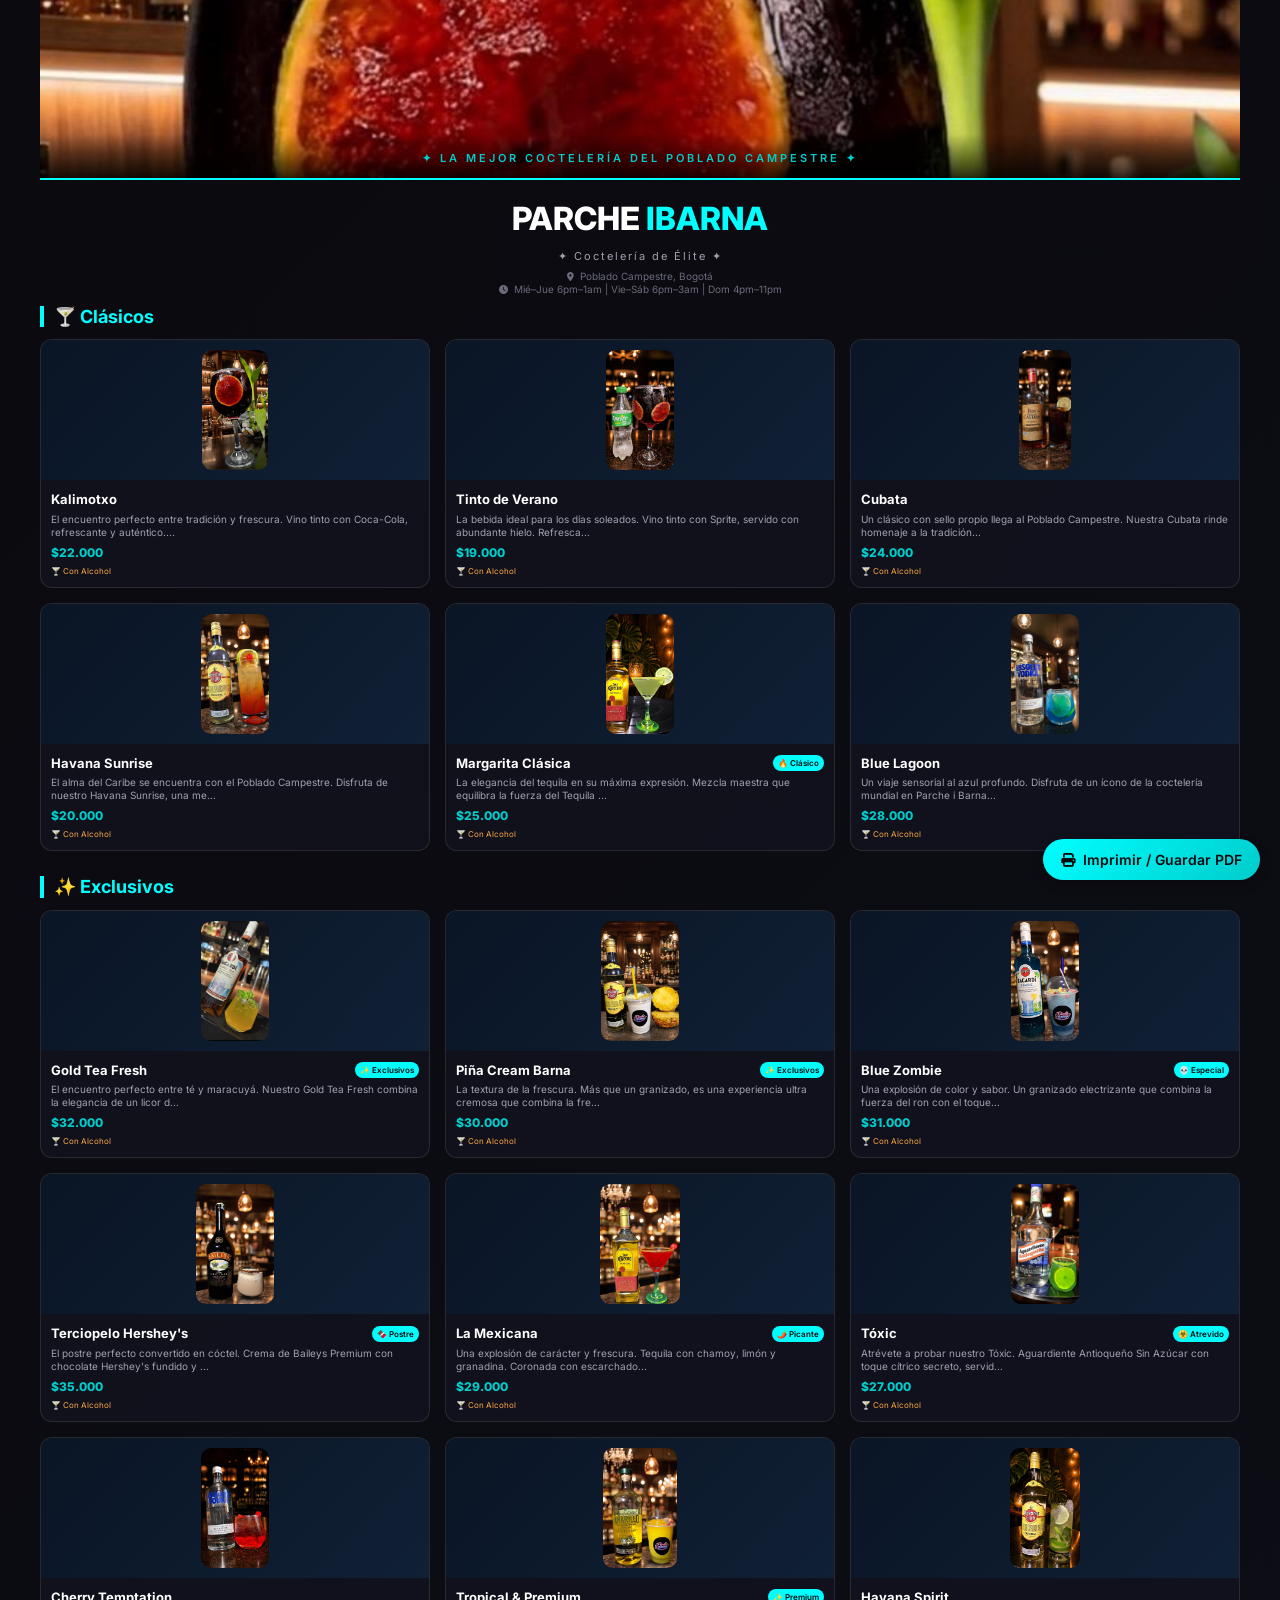
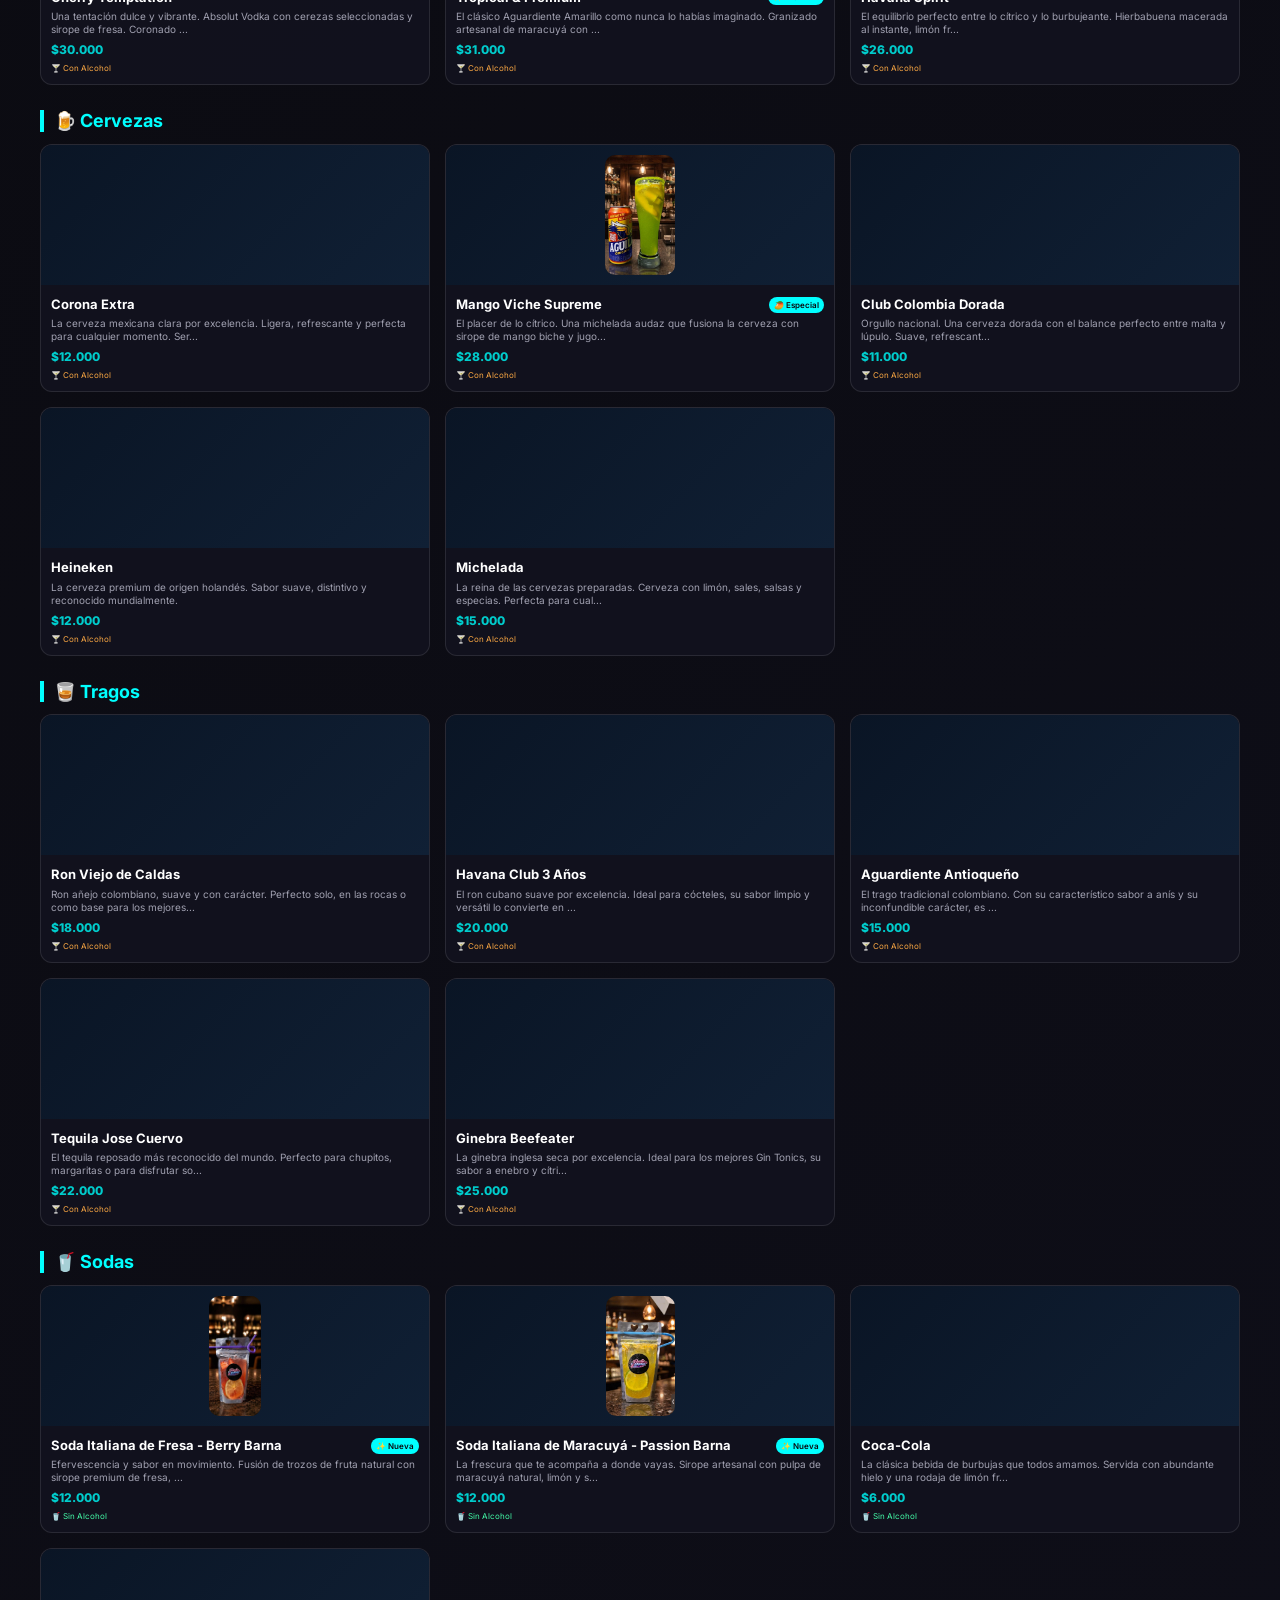
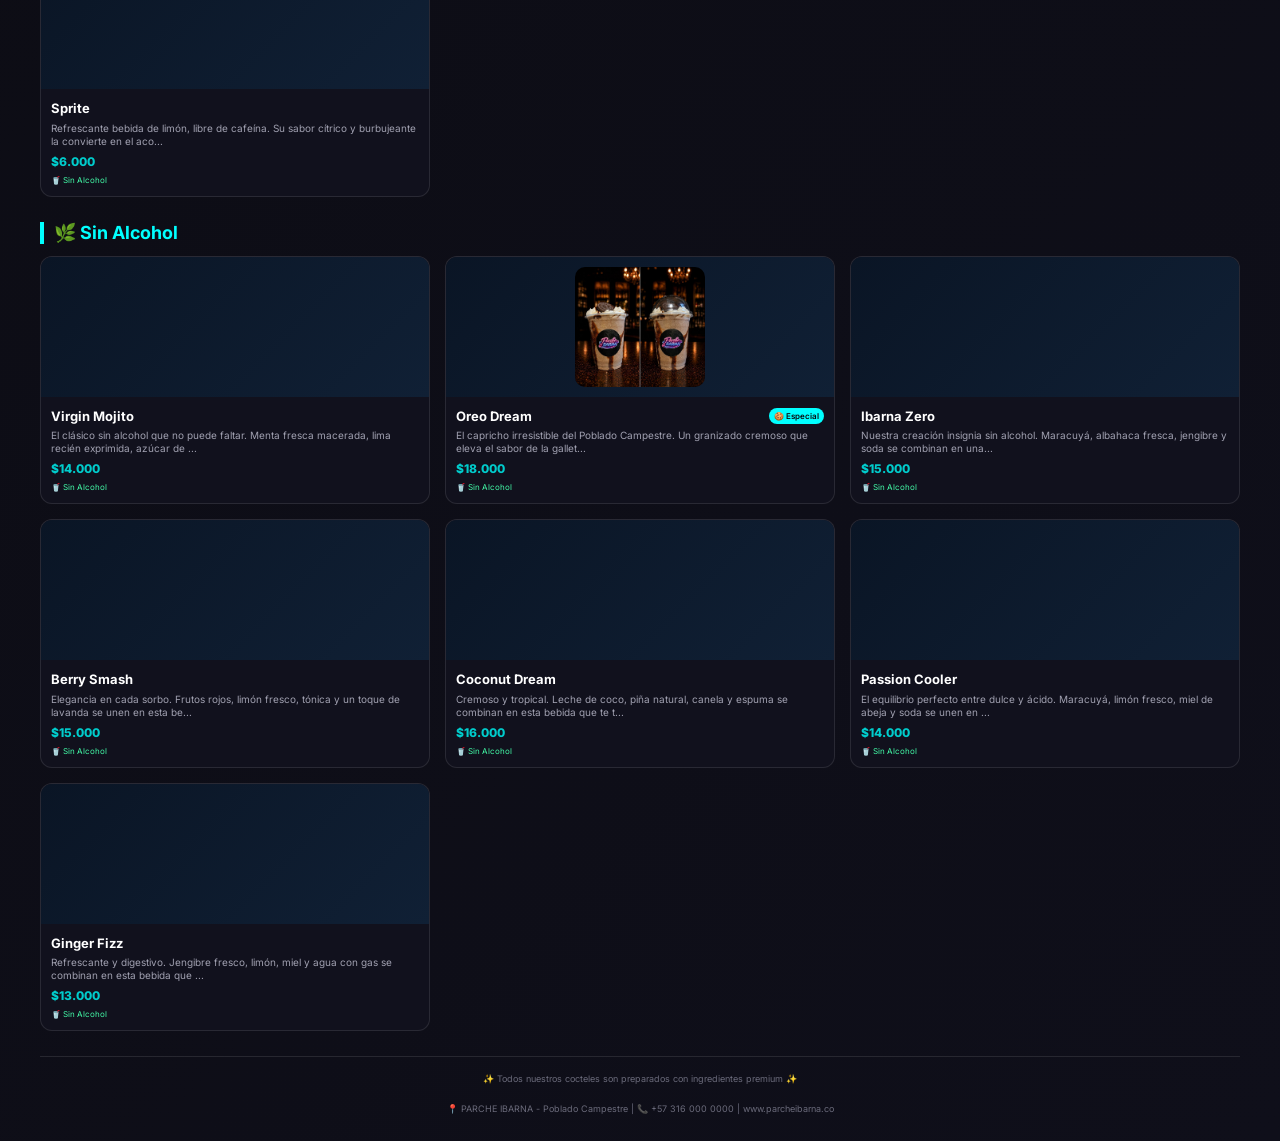
==== carta_fisica.html @ f2177592 "Carta fisica" ====
<!DOCTYPE html>
<html lang="es">
<head>
  <meta charset="UTF-8">
  <meta name="viewport" content="width=device-width, initial-scale=1.0">
  <meta name="description" content="Carta física PARCHE IBARNA - Coctelería de Élite">
  <title>Carta Física | PARCHE IBARNA</title>
  
  <link href="https://cdn.jsdelivr.net/npm/bootstrap@5.3.2/dist/css/bootstrap.min.css" rel="stylesheet">
  <link rel="stylesheet" href="https://cdnjs.cloudflare.com/ajax/libs/font-awesome/6.5.0/css/all.min.css">
  <link href="https://fonts.googleapis.com/css2?family=Inter:wght@300;400;500;600;700;800&family=Plus+Jakarta+Sans:wght@400;500;600;700;800&display=swap" rel="stylesheet">
  
  <!-- Tus estilos existentes -->
  <link rel="stylesheet" href="css/global.css">
  <link rel="stylesheet" href="css/menu.css">
  
  <style>
    /* ============================================
       ESTILOS ESPECÍFICOS PARA CARTA FÍSICA
    ============================================ */
    
    /* Ocultar elementos no deseados */
    .header, 
    .mobile-menu-btn,
    .nav-menu,
    .header-buttons,
    .float-order-btn,
    .whatsapp-float,
    .menu-hero,
    .menu-tabs,
    .quantity-controls-wrapper,
    .btn-add-to-cart,
    .toast-notification,
    footer.footer {
      display: none !important;
    }

    /* Resetear márgenes del body */
    body {
      background: linear-gradient(135deg, var(--bg-dark), var(--bg-dark-2)) !important;
      color: var(--text-white) !important;
      padding: 0 !important;
      margin: 0 !important;
    }

    /* Contenedor principal */
    .carta-fisica-container {
      max-width: 1200px;
      margin: 0 auto;
      padding: 0;
      background: transparent;
    }

    /* ============================================
       PORTADA - SIN ESPACIOS
    ============================================ */
    .carta-portada {
      position: relative;
      width: 100%;
      height: 180px;
      overflow: hidden;
      margin: 0;
      border-bottom: 2px solid var(--primary);
    }

    .carta-portada-img {
      width: 100%;
      height: 100%;
      object-fit: cover;
      object-position: center 30%;
    }

    .carta-portada-overlay {
      position: absolute;
      bottom: 0;
      left: 0;
      right: 0;
      background: linear-gradient(0deg, rgba(0,0,0,0.8) 0%, rgba(0,0,0,0) 100%);
      padding: 10px 20px;
      text-align: center;
    }

    .carta-portada-texto {
      font-size: 11px;
      letter-spacing: 3px;
      color: var(--primary-light);
      text-transform: uppercase;
      font-weight: 600;
    }

    /* Header compacto */
    .carta-header {
      text-align: center;
      padding: 15px 0 10px;
      margin: 0;
    }

    .carta-logo {
      font-size: 32px;
      font-weight: 800;
      color: var(--text-white);
      margin-bottom: 5px;
    }

    .carta-logo span {
      color: var(--primary);
    }

    .carta-subtitle {
      color: var(--text-gray);
      font-size: 11px;
      letter-spacing: 2px;
      margin-bottom: 5px;
    }

    .carta-direccion {
      color: var(--text-dim);
      font-size: 10px;
      line-height: 1.3;
    }

    .carta-direccion i {
      margin-right: 3px;
      font-size: 9px;
    }

    /* Grid de productos */
    .carta-productos-grid {
      display: grid;
      grid-template-columns: repeat(3, 1fr);
      gap: 15px;
      margin-bottom: 20px;
    }

    /* Tarjeta de producto */
    .carta-producto-card {
      background: var(--bg-card-solid);
      border: 1px solid var(--border-light);
      border-radius: 12px;
      overflow: hidden;
      page-break-inside: avoid;
      break-inside: avoid;
    }

    /* Imagen del producto */
    .carta-producto-imagen {
      height: 140px;
      overflow: hidden;
      background: linear-gradient(135deg, #0a1525, #102035);
      display: flex;
      align-items: center;
      justify-content: center;
      position: relative;
    }

    .carta-producto-imagen::before {
      content: '';
      position: absolute;
      top: 0;
      left: 0;
      right: 0;
      bottom: 0;
      background-size: cover;
      background-position: center;
      background-repeat: no-repeat;
      filter: blur(20px);
      opacity: 0.5;
      z-index: 0;
    }

    .carta-producto-imagen img {
      position: relative;
      width: auto;
      height: 120px;
      max-width: 90%;
      object-fit: contain;
      z-index: 1;
      border-radius: 10px;
    }

    /* Información del producto */
    .carta-producto-info {
      padding: 10px;
    }

    .carta-producto-nombre {
      font-size: 13px;
      font-weight: 700;
      color: var(--text-white);
      margin-bottom: 3px;
      display: flex;
      align-items: center;
      justify-content: space-between;
      flex-wrap: wrap;
      gap: 3px;
    }

    .carta-producto-badge {
      font-size: 8px;
      background: var(--primary);
      color: var(--bg-dark);
      padding: 2px 5px;
      border-radius: 20px;
      font-weight: 600;
    }

    .carta-producto-descripcion {
      font-size: 10px;
      color: var(--text-gray);
      line-height: 1.3;
      margin-bottom: 5px;
    }

    .carta-producto-precio {
      font-size: 12px;
      font-weight: 800;
      color: var(--primary-light);
    }

    .carta-producto-alcohol {
      font-size: 8px;
      color: #ffaa44;
      margin-top: 3px;
    }

    .carta-producto-alcohol.no-alcohol {
      color: #44ffaa;
    }

    /* Categorías */
    .carta-categoria {
      margin-bottom: 25px;
      page-break-inside: avoid;
      break-inside: avoid;
    }

    .carta-categoria-titulo {
      font-size: 18px;
      font-weight: 700;
      color: var(--primary);
      border-left: 4px solid var(--primary);
      padding-left: 10px;
      margin-bottom: 12px;
      margin-top: 0;
    }

    /* Footer */
    .carta-footer {
      text-align: center;
      padding: 15px 0 10px;
      border-top: 1px solid var(--border-light);
      margin-top: 15px;
      color: var(--text-dim);
      font-size: 9px;
    }

    /* Botón de impresión */
    .print-btn-flotante {
      position: fixed;
      bottom: 20px;
      right: 20px;
      z-index: 1000;
      background: linear-gradient(135deg, var(--primary), var(--primary-light));
      color: var(--bg-dark);
      border: none;
      padding: 10px 18px;
      border-radius: 40px;
      cursor: pointer;
      font-weight: 600;
      display: flex;
      align-items: center;
      gap: 8px;
      transition: all 0.3s;
      box-shadow: 0 4px 12px rgba(0,0,0,0.2);
      font-size: 14px;
    }

    .print-btn-flotante:hover {
      transform: translateY(-2px);
      box-shadow: 0 6px 16px rgba(0,0,0,0.3);
    }

    /* ============================================
       ESTILOS PARA IMPRESIÓN - ELIMINA MÁRGENES
    ============================================ */
    @media print {
      /* Eliminar márgenes del navegador */
      @page {
        margin: 0.5cm;
        size: A4;
      }
      
      /* Forzar colores */
      * {
        -webkit-print-color-adjust: exact !important;
        print-color-adjust: exact !important;
        color-adjust: exact !important;
      }

      .print-btn-flotante {
        display: none;
      }

      body {
        background: linear-gradient(135deg, #0a0a0f, #0f0f1a) !important;
        padding: 0 !important;
        margin: 0 !important;
      }

      .carta-fisica-container {
        padding: 0;
        margin: 0;
      }

      .carta-portada {
        height: 150px;
      }

      .carta-header {
        padding: 10px 0 8px;
      }

      .carta-logo {
        font-size: 28px;
      }

      .carta-productos-grid {
        grid-template-columns: repeat(3, 1fr);
        gap: 12px;
      }

      .carta-categoria-titulo {
        font-size: 16px;
        margin-bottom: 10px;
      }

      /* Evitar saltos de página dentro de categorías */
      .carta-categoria {
        break-inside: avoid;
        page-break-inside: avoid;
      }
    }

    /* Responsive */
    @media (max-width: 768px) {
      .carta-productos-grid {
        grid-template-columns: repeat(2, 1fr);
      }
      
      .carta-portada {
        height: 140px;
      }
    }

    @media (max-width: 576px) {
      .carta-productos-grid {
        grid-template-columns: 1fr;
      }
      
      .carta-portada {
        height: 120px;
      }
      
      .carta-logo {
        font-size: 24px;
      }
    }
  </style>
</head>
<body>

<!-- Botón flotante para imprimir -->
<button class="print-btn-flotante" onclick="window.print()">
  <i class="fas fa-print"></i> Imprimir / Guardar PDF
</button>

<div class="carta-fisica-container">
  <!-- PORTADA COMPACTA -->
  <div class="carta-portada">
    <img class="carta-portada-img" src="imagenes/barcelona.jpeg" alt="PARCHE IBARNA" onerror="this.src='https://placehold.co/1200x180/1a1a2e/00ffff?text=PARCHE+IBARNA'">
    <div class="carta-portada-overlay">
      <span class="carta-portada-texto">✦ La mejor coctelería del Poblado Campestre ✦</span>
    </div>
  </div>

  <!-- HEADER COMPACTO -->
  <div class="carta-header">
    <div class="carta-logo">PARCHE <span>IBARNA</span></div>
    <div class="carta-subtitle">✦ Coctelería de Élite ✦</div>
    <div class="carta-direccion">
      <i class="fas fa-map-marker-alt"></i> Poblado Campestre, Bogotá<br>
      <i class="fas fa-clock"></i> Mié–Jue 6pm–1am | Vie–Sáb 6pm–3am | Dom 4pm–11pm
    </div>
  </div>

  <div id="cartaFisicaContenido">
    <div class="text-center" style="padding: 30px;">
      <i class="fas fa-spinner fa-spin" style="font-size: 1.5rem; color: var(--primary);"></i>
      <p style="color: var(--text-gray);">Cargando carta...</p>
    </div>
  </div>

  <div class="carta-footer">
    <p>✨ Todos nuestros cocteles son preparados con ingredientes premium ✨</p>
    <p>📍 PARCHE IBARNA - Poblado Campestre | 📞 +57 316 000 0000 | www.parcheibarna.co</p>
  </div>
</div>

<script src="js/menu-data.js"></script>
<script>
  function formatPrice(price) {
    return `$${price.toLocaleString('es-CO')}`;
  }

  function getCategoryName(category) {
    const names = {
      'clasicos': '🍸 Clásicos',
      'exclusivos': '✨ Exclusivos',
      'cervezas': '🍺 Cervezas',
      'tragos': '🥃 Tragos',
      'sodas': '🥤 Sodas',
      'sin-alcohol': '🌿 Sin Alcohol'
    };
    return names[category] || '🍸 Coctel';
  }

  const categoriasOrden = ['clasicos', 'exclusivos', 'cervezas', 'tragos', 'sodas', 'sin-alcohol'];

  function renderizarCartaFisica() {
    const container = document.getElementById('cartaFisicaContenido');
    if (!container) return;

    let html = '';

    for (const categoria of categoriasOrden) {
      const items = cocktailData[categoria];
      if (!items || items.length === 0) continue;

      html += `
        <div class="carta-categoria">
          <h2 class="carta-categoria-titulo">${getCategoryName(categoria)}</h2>
          <div class="carta-productos-grid">
      `;

      items.forEach(item => {
        const imagePath = item.image || `https://placehold.co/400x300/1a1a2e/00ffff?text=${encodeURIComponent(item.name)}`;
        
        html += `
          <div class="carta-producto-card">
            <div class="carta-producto-imagen" style="background: linear-gradient(135deg, #0a1525, #102035);">
              <img src="${imagePath}" alt="${item.name}" loading="lazy" onerror="this.src='https://placehold.co/400x300/1a1a2e/00ffff?text=${encodeURIComponent(item.name)}'">
            </div>
            <div class="carta-producto-info">
              <div class="carta-producto-nombre">
                ${item.name}
                ${item.badge ? `<span class="carta-producto-badge">${item.badge}</span>` : ''}
              </div>
              <div class="carta-producto-descripcion">${item.description.substring(0, 100)}${item.description.length > 100 ? '...' : ''}</div>
              <div class="carta-producto-precio">${formatPrice(item.price)}</div>
              <div class="carta-producto-alcohol ${item.alcohol ? '' : 'no-alcohol'}">
                ${item.alcohol ? '🍸 Con Alcohol' : '🥤 Sin Alcohol'}
              </div>
            </div>
          </div>
        `;
      });

      html += `
          </div>
        </div>
      `;
    }

    container.innerHTML = html;
  }

  function init() {
    if (typeof cocktailData !== 'undefined') {
      renderizarCartaFisica();
    } else {
      setTimeout(init, 100);
    }
  }

  init();
</script>
</body>
</html>
---- css/global.css ----
/* ============================================
   PARCHE IBARNA - Global Styles
   Con botón Mi Pedido visible en móvil
============================================ */

:root {
    --primary: #00ffff;
    --primary-light: #00cccc;
    --primary-dark: #009999;
    --primary-glow: rgba(0, 255, 255, 0.5);
    --bg-dark: #0a0a0f;
    --bg-dark-2: #0f0f1a;
    --bg-dark-3: #151520;
    --bg-card-solid: rgba(18, 18, 30, 0.95);
    --bg-glass: rgba(255, 255, 255, 0.05);
    --text-white: #ffffff;
    --text-gray: #a0a0b0;
    --text-gray-light: #c0c0d0;
    --text-dim: #6b6b7b;
    --border-light: rgba(255, 255, 255, 0.1);
    --border-medium: rgba(0, 255, 255, 0.3);
    --surface-1: rgba(255, 255, 255, 0.05);
    --surface-2: rgba(255, 255, 255, 0.08);
    --transition: all 0.3s ease;
}

* {
    margin: 0;
    padding: 0;
    box-sizing: border-box;
}

body {
    background: linear-gradient(135deg, var(--bg-dark), var(--bg-dark-2));
    color: var(--text-white);
    font-family: 'Inter', sans-serif;
    overflow-x: hidden;
    min-height: 100vh;
}

/* ============================================
   HEADER - NAVBAR
============================================ */
.header {
    position: fixed;
    top: 0;
    left: 0;
    right: 0;
    width: 100%;
    z-index: 1000;
    background: rgba(10, 10, 15, 0.95);
    backdrop-filter: blur(10px);
    border-bottom: 1px solid var(--border-light);
    transition: var(--transition);
}

.header.scrolled {
    background: rgba(10, 10, 15, 0.98);
    box-shadow: 0 4px 15px rgba(0, 0, 0, 0.3);
}

.navbar {
    padding: 1rem 0;
}

.navbar .container {
    display: flex;
    justify-content: space-between;
    align-items: center;
    max-width: 1200px;
    margin: 0 auto;
    padding: 0 20px;
    position: relative;
}

.logo {
    font-size: 1.5rem;
    font-weight: 800;
    text-decoration: none;
    color: var(--text-white);
    letter-spacing: -1px;
    z-index: 1001;
}

.logo span {
    background: linear-gradient(135deg, var(--primary), var(--primary-light));
    -webkit-background-clip: text;
    background-clip: text;
    color: transparent;
}

/* Menú de navegación desktop */
.nav-menu {
    display: flex;
    gap: 2rem;
    list-style: none;
    margin: 0;
    padding: 0;
}

.nav-menu li {
    list-style: none;
}

.nav-menu a {
    color: var(--text-gray);
    text-decoration: none;
    font-weight: 500;
    font-size: 0.9rem;
    transition: var(--transition);
}

.nav-menu a:hover,
.nav-menu a.active {
    color: var(--primary);
}

/* Botón menú móvil */
.mobile-menu-btn {
    display: none;
    background: none;
    border: none;
    color: var(--text-white);
    font-size: 1.5rem;
    cursor: pointer;
    z-index: 1001;
    padding: 0.5rem;
    transition: var(--transition);
}

.mobile-menu-btn:hover {
    color: var(--primary);
}

/* Botones del header desktop */
.header-buttons {
    display: flex;
    align-items: center;
    gap: 0.8rem;
    z-index: 1001;
}

.btn-orders {
    display: flex;
    align-items: center;
    gap: 0.5rem;
    background: var(--surface-1);
    border: 1px solid var(--border-light);
    padding: 0.5rem 1.2rem;
    border-radius: 40px;
    text-decoration: none;
    color: var(--text-white);
    font-weight: 600;
    font-size: 0.8rem;
    transition: var(--transition);
}

.btn-orders i {
    color: var(--primary);
    font-size: 0.9rem;
}

.btn-orders:hover {
    border-color: var(--primary);
    transform: translateY(-2px);
    background: rgba(0, 255, 255, 0.1);
    color: var(--text-white);
}

.cart-badge {
    background: #ff4444;
    color: white;
    border-radius: 50%;
    width: 20px;
    height: 20px;
    font-size: 0.65rem;
    display: inline-flex;
    align-items: center;
    justify-content: center;
    margin-left: 0.3rem;
}

/* Botón móvil dentro del menú */
.mobile-order-btn {
    display: none;
    margin-top: 1rem;
    padding-top: 1rem;
    border-top: 1px solid var(--border-light);
}

.btn-order-mobile {
    display: flex;
    align-items: center;
    justify-content: center;
    gap: 0.5rem;
    background: linear-gradient(135deg, var(--primary), var(--primary-light));
    border: none;
    padding: 0.8rem;
    border-radius: 40px;
    text-decoration: none;
    color: var(--bg-dark);
    font-weight: 700;
    font-size: 0.9rem;
    transition: var(--transition);
    width: 100%;
}

.btn-order-mobile i {
    font-size: 1rem;
    color: var(--bg-dark);
}

.btn-order-mobile:hover {
    transform: translateY(-2px);
    box-shadow: 0 4px 15px var(--primary-glow);
    color: var(--bg-dark);
}

/* ============================================
   RESPONSIVE - MENÚ MÓVIL
=========================================== */
@media (max-width: 768px) {
    .mobile-menu-btn {
        display: block;
    }
    
    .nav-menu {
        position: fixed;
        top: 0;
        right: -100%;
        width: 280px;
        height: 100vh;
        background: rgba(10, 10, 15, 0.98);
        backdrop-filter: blur(20px);
        flex-direction: column;
        justify-content: flex-start;
        align-items: stretch;
        gap: 0.5rem;
        padding: 80px 1.5rem 2rem;
        transition: right 0.3s ease-in-out;
        z-index: 1000;
        margin: 0;
        border-left: 1px solid var(--border-light);
        box-shadow: -5px 0 30px rgba(0, 0, 0, 0.5);
        overflow-y: auto;
    }
    
    .nav-menu.active {
        right: 0;
    }
    
    .nav-menu li {
        width: 100%;
        text-align: center;
    }
    
    .nav-menu a {
        font-size: 1rem;
        padding: 0.8rem;
        display: block;
        width: 100%;
        border-radius: 12px;
        transition: all 0.3s;
    }
    
    .nav-menu a:hover,
    .nav-menu a.active {
        background: rgba(0, 255, 255, 0.1);
        color: var(--primary);
    }
    
    /* Mostrar botón Mi Pedido en móvil */
    .mobile-order-btn {
        display: block;
        margin-top: 1.5rem;
        padding-top: 1.5rem;
    }
    
    /* Ocultar botones del header en móvil */
    .header-buttons {
        display: none;
    }
}

@media (max-width: 480px) {
    .nav-menu {
        width: 100%;
        right: -100%;
    }
    
    .logo {
        font-size: 1.2rem;
    }
}

/* ============================================
   FOOTER
============================================ */
.footer {
    background: rgba(0, 0, 0, 0.6);
    border-top: 1px solid var(--border-light);
    padding: 3rem 0 1rem;
    margin-top: 2rem;
}

.footer-content {
    display: grid;
    grid-template-columns: repeat(auto-fit, minmax(250px, 1fr));
    gap: 2rem;
    max-width: 1200px;
    margin: 0 auto;
    padding: 0 20px;
}

.footer-logo {
    font-size: 1.5rem;
    font-weight: 800;
    text-decoration: none;
    color: var(--text-white);
}

.footer-logo span {
    color: var(--primary);
}

.footer-brand p {
    color: var(--text-gray);
    font-size: 0.85rem;
    margin-top: 0.5rem;
}

.social-links {
    display: flex;
    gap: 1rem;
    margin-top: 1rem;
}

.social-links a {
    display: flex;
    align-items: center;
    justify-content: center;
    width: 36px;
    height: 36px;
    background: var(--surface-1);
    border-radius: 50%;
    color: var(--text-gray);
    transition: var(--transition);
}

.social-links a:hover {
    background: var(--primary);
    color: var(--bg-dark);
    transform: translateY(-3px);
}

.footer-links h4,
.footer-hours h4 {
    color: var(--text-white);
    font-size: 1rem;
    margin-bottom: 1rem;
}

.footer-links a {
    display: block;
    color: var(--text-gray);
    text-decoration: none;
    font-size: 0.85rem;
    margin-bottom: 0.5rem;
    transition: var(--transition);
}

.footer-links a:hover {
    color: var(--primary);
    transform: translateX(5px);
}

.footer-hours p {
    color: var(--text-gray);
    font-size: 0.85rem;
    margin-bottom: 0.5rem;
}

.footer-hours .closed {
    color: #ff4444;
}

.footer-bottom {
    text-align: center;
    padding-top: 2rem;
    margin-top: 2rem;
    border-top: 1px solid var(--border-light);
    color: var(--text-dim);
    font-size: 0.75rem;
}

.container {
    max-width: 1200px;
    margin: 0 auto;
    padding: 0 20px;
}

/* ============================================
   TOAST NOTIFICATION
============================================ */
.toast-notification {
    position: fixed;
    bottom: 30px;
    left: 50%;
    transform: translateX(-50%) translateY(100px);
    background: linear-gradient(135deg, var(--primary), var(--primary-light));
    color: var(--bg-dark);
    padding: 0.8rem 1.5rem;
    border-radius: 50px;
    font-weight: 600;
    font-size: 0.85rem;
    z-index: 1100;
    opacity: 0;
    transition: all 0.3s ease;
    box-shadow: 0 4px 20px rgba(0, 0, 0, 0.3);
    white-space: nowrap;
    pointer-events: none;
}

.toast-notification.show {
    transform: translateX(-50%) translateY(0);
    opacity: 1;
}

@media (max-width: 576px) {
    .toast-notification {
        font-size: 0.7rem;
        padding: 0.6rem 1rem;
        white-space: nowrap;
    }
}
---- css/menu.css ----
/* ============================================
   PARCHE IBARNA - Menu Page (Cards con fondo elegante)
   Imágenes verticales con fondo borroso
============================================ */

/* Menu Hero */
.menu-hero {
  padding: 100px 0 50px;
  text-align: center;
  background: linear-gradient(135deg, var(--bg-dark), var(--bg-dark-2));
  border-bottom: 1px solid var(--border-light);
}

.menu-hero h1 {
  font-size: clamp(1.8rem, 6vw, 2.8rem);
  margin-bottom: 0.8rem;
}

.menu-hero h1 span {
  color: var(--primary);
  background: linear-gradient(135deg, var(--primary), var(--primary-light));
  -webkit-background-clip: text;
  background-clip: text;
  color: transparent;
}

.menu-hero p {
  color: var(--text-gray);
  font-size: 0.9rem;
  padding: 0 16px;
}

/* Menu Section */
.menu-section {
  padding: 50px 0 70px;
}

/* Tabs */
.menu-tabs {
  display: flex;
  justify-content: center;
  gap: 0.8rem;
  flex-wrap: wrap;
  margin-bottom: 2.5rem;
}

.tab-btn {
  background: var(--surface-1);
  border: 1px solid var(--border-light);
  border-radius: 50px;
  padding: 0.7rem 1.5rem;
  font-size: 0.8rem;
  font-weight: 600;
  text-transform: uppercase;
  letter-spacing: 1px;
  color: var(--text-gray);
  cursor: pointer;
  transition: all 0.3s ease;
  display: inline-flex;
  align-items: center;
  gap: 0.5rem;
}

.tab-btn i {
  font-size: 0.85rem;
}

.tab-btn:hover {
  border-color: var(--primary);
  color: var(--text-white);
  transform: translateY(-2px);
}

.tab-btn.active {
  background: var(--primary);
  border-color: var(--primary);
  color: var(--bg-dark);
  box-shadow: 0 0 14px var(--primary-glow);
}

/* Menu Grid - Cards */
.menu-grid {
  display: grid;
  grid-template-columns: repeat(auto-fill, minmax(300px, 1fr));
  gap: 1.5rem;
}

/* Card */
.menu-card {
  background: var(--bg-card-solid);
  border: 1px solid var(--border-light);
  border-radius: 20px;
  overflow: hidden;
  transition: all 0.3s ease;
  position: relative;
  display: flex;
  flex-direction: column;
  height: 100%;
}

.menu-card:hover {
  transform: translateY(-4px);
  border-color: var(--border-medium);
  box-shadow: 0 8px 25px rgba(0, 255, 255, 0.15);
}

/* Contenedor de la imagen con efecto de fondo */
.menu-image {
  position: relative;
  overflow: hidden;
  background: linear-gradient(135deg, #0a1525, #102035);
  flex-shrink: 0;
  height: auto;
  min-height: 220px;
  display: flex;
  align-items: center;
  justify-content: center;
}

/* Imagen de fondo borroso (efecto elegante) */
.menu-image::before {
  content: '';
  position: absolute;
  top: 0;
  left: 0;
  right: 0;
  bottom: 0;
  background-size: cover;
  background-position: center;
  background-repeat: no-repeat;
  filter: blur(20px);
  opacity: 0.5;
  z-index: 0;
  transition: opacity 0.3s ease;
}

/* Imagen principal */
.menu-image img {
  position: relative;
  width: auto;
  height: 220px;
  max-width: 90%;
  object-fit: contain;
  transition: transform 0.4s ease;
  display: block;
  z-index: 1;
  border-radius: 12px;
}

.menu-card:hover .menu-image img {
  transform: scale(1.03);
}

/* Placeholder para imágenes que no cargan */
.menu-placeholder {
  width: 100%;
  height: 220px;
  display: flex;
  align-items: center;
  justify-content: center;
  font-size: 3rem;
  background: linear-gradient(135deg, #0a1525, #102035);
  position: relative;
  z-index: 1;
}

/* Badge para destacados */
.menu-badge {
  position: absolute;
  top: 12px;
  right: 12px;
  background: var(--primary);
  color: var(--bg-dark);
  font-size: 0.6rem;
  font-weight: 800;
  letter-spacing: 1px;
  padding: 0.25rem 0.8rem;
  border-radius: 30px;
  z-index: 2;
  box-shadow: 0 0 10px var(--primary-glow);
}

/* Overlay sutil */
.menu-overlay {
  position: absolute;
  inset: 0;
  background: linear-gradient(180deg, transparent 60%, rgba(0, 0, 0, 0.4));
  pointer-events: none;
  z-index: 1;
}

/* Cuerpo de la card */
.menu-body {
  padding: 1rem;
  flex: 1;
  display: flex;
  flex-direction: column;
}

.menu-category {
  font-size: 0.6rem;
  font-weight: 700;
  letter-spacing: 2px;
  text-transform: uppercase;
  color: var(--primary);
  margin-bottom: 0.4rem;
  display: block;
}

.menu-title {
  font-size: 1.05rem;
  font-weight: 700;
  margin-bottom: 0.5rem;
  line-height: 1.3;
  color: var(--text-white);
}

.menu-description {
  font-size: 0.75rem;
  color: var(--text-gray);
  margin-bottom: 1rem;
  line-height: 1.4;
  display: -webkit-box;
  -webkit-line-clamp: 2;
  -webkit-box-orient: vertical;
  overflow: hidden;
  flex: 1;
}

.menu-footer {
  display: flex;
  justify-content: space-between;
  align-items: center;
  margin-top: 0.5rem;
  padding-top: 0.5rem;
  border-top: 1px solid var(--border-light);
}

.menu-price {
  font-weight: 800;
  font-size: 1.1rem;
  color: var(--primary-light);
  letter-spacing: -0.5px;
}

/* CONTROLES DE CANTIDAD Y BOTÓN AGREGAR */
.quantity-controls-wrapper {
  margin-top: 0.8rem;
}

.quantity-selector {
  display: flex;
  align-items: center;
  justify-content: space-between;
  gap: 0.5rem;
  background: var(--surface-1);
  border: 1px solid var(--border-light);
  border-radius: 60px;
  padding: 0.2rem;
  transition: all 0.3s ease;
}

.quantity-selector:hover {
  border-color: var(--border-medium);
  background: var(--surface-2);
}

.qty-btn {
  width: 32px;
  height: 32px;
  border-radius: 50%;
  background: transparent;
  border: none;
  color: var(--primary-light);
  font-size: 1.1rem;
  font-weight: 600;
  cursor: pointer;
  transition: all 0.2s ease;
  display: flex;
  align-items: center;
  justify-content: center;
}

.qty-btn:hover {
  background: var(--primary);
  color: var(--bg-dark);
  transform: scale(1.05);
}

.qty-value {
  font-weight: 700;
  font-size: 0.95rem;
  color: var(--text-white);
  min-width: 30px;
  text-align: center;
}

.btn-add-to-cart {
  flex: 1;
  background: linear-gradient(135deg, var(--primary), var(--primary-light));
  border: none;
  border-radius: 60px;
  padding: 0.5rem;
  font-size: 0.7rem;
  font-weight: 700;
  text-transform: uppercase;
  letter-spacing: 1px;
  color: var(--bg-dark);
  cursor: pointer;
  transition: all 0.3s ease;
  display: flex;
  align-items: center;
  justify-content: center;
  gap: 0.4rem;
}

.btn-add-to-cart i {
  font-size: 0.75rem;
}

.btn-add-to-cart:hover {
  transform: translateY(-2px);
  box-shadow: 0 4px 15px var(--primary-glow);
}

/* Alcohol indicator */
.alcohol-badge {
  position: absolute;
  bottom: 12px;
  left: 12px;
  font-size: 0.6rem;
  font-weight: 600;
  padding: 0.25rem 0.6rem;
  border-radius: 30px;
  background: rgba(0, 0, 0, 0.7);
  backdrop-filter: blur(5px);
  z-index: 2;
}

.alcohol-badge.with-alcohol {
  color: #ffaa44;
  border-left: 2px solid #ffaa44;
}

.alcohol-badge.no-alcohol {
  color: #44ffaa;
  border-left: 2px solid #44ffaa;
}

/* Empty State */
.empty-state {
  text-align: center;
  padding: 3rem;
  color: var(--text-dim);
  grid-column: 1 / -1;
}

.empty-state i {
  font-size: 2.5rem;
  margin-bottom: 1rem;
  opacity: 0.5;
}

.empty-state p {
  font-size: 0.85rem;
}

/* Toast Notification */
.toast-notification {
  position: fixed;
  bottom: 30px;
  left: 50%;
  transform: translateX(-50%) translateY(100px);
  background: linear-gradient(135deg, var(--primary), var(--primary-light));
  color: var(--bg-dark);
  padding: 0.8rem 1.5rem;
  border-radius: 50px;
  font-weight: 600;
  font-size: 0.85rem;
  z-index: 1000;
  opacity: 0;
  transition: all 0.3s ease;
  box-shadow: 0 4px 20px rgba(0,0,0,0.3);
  pointer-events: none;
}

.toast-notification.show {
  transform: translateX(-50%) translateY(0);
  opacity: 1;
}

/* ============================================
   BOTÓN FLOTANTE - VISIBLE EN TODOS LOS DISPOSITIVOS
============================================ */
.float-order-btn {
    position: fixed;
    bottom: 80px;
    right: 20px;
    width: 56px;
    height: 56px;
    background: linear-gradient(135deg, var(--primary), var(--primary-light));
    border-radius: 50%;
    display: flex;
    align-items: center;
    justify-content: center;
    z-index: 999;
    box-shadow: 0 4px 15px rgba(0, 255, 255, 0.4);
    transition: all 0.3s ease;
    text-decoration: none;
}

.float-order-btn:hover {
    transform: scale(1.1);
    box-shadow: 0 0 20px var(--primary-glow);
}

.float-order-btn i {
    font-size: 1.6rem;
    color: var(--bg-dark);
}

.float-order-count {
    position: absolute;
    top: -5px;
    right: -5px;
    background: #ff4444;
    color: white;
    border-radius: 50%;
    width: 22px;
    height: 22px;
    font-size: 0.7rem;
    font-weight: bold;
    display: flex;
    align-items: center;
    justify-content: center;
    border: 2px solid var(--bg-dark);
}

/* Ajuste para tablets */
@media (max-width: 768px) {
    .float-order-btn {
        width: 52px;
        height: 52px;
        bottom: 70px;
        right: 15px;
    }
    
    .float-order-btn i {
        font-size: 1.5rem;
    }
}

/* Ajuste para móviles pequeños */
@media (max-width: 576px) {
    .float-order-btn {
        width: 48px;
        height: 48px;
        bottom: 60px;
        right: 12px;
    }
    
    .float-order-btn i {
        font-size: 1.3rem;
    }
    
    .float-order-count {
        width: 18px;
        height: 18px;
        font-size: 0.55rem;
        top: -4px;
        right: -4px;
    }
}

/* ============================================
   RESPONSIVE
============================================ */

/* Desktop grande */
@media (min-width: 1400px) {
  .menu-grid {
    grid-template-columns: repeat(auto-fill, minmax(320px, 1fr));
  }
  
  .menu-image img {
    height: 260px;
  }
}

/* Desktop normal */
@media (min-width: 993px) and (max-width: 1399px) {
  .menu-image img {
    height: 240px;
  }
}

/* Tablet landscape */
@media (max-width: 992px) and (min-width: 769px) {
  .menu-grid {
    grid-template-columns: repeat(auto-fill, minmax(280px, 1fr));
    gap: 1rem;
  }
  
  .menu-image img {
    height: 210px;
  }
  
  .menu-body {
    padding: 0.8rem;
  }
}

/* Tablet portrait */
@media (max-width: 768px) {
  .menu-hero {
    padding: 80px 0 40px;
  }
  
  .menu-section {
    padding: 30px 0 50px;
  }
  
  .menu-tabs {
    gap: 0.5rem;
    margin-bottom: 1.5rem;
  }
  
  .tab-btn {
    padding: 0.5rem 1rem;
    font-size: 0.7rem;
  }
  
  .tab-btn i {
    font-size: 0.7rem;
  }
  
  .menu-grid {
    grid-template-columns: repeat(auto-fill, minmax(280px, 1fr));
    gap: 1rem;
  }
  
  .menu-image img {
    height: 200px;
  }
  
  .menu-body {
    padding: 0.8rem;
  }
  
  .menu-title {
    font-size: 0.95rem;
  }
  
  .menu-description {
    font-size: 0.7rem;
  }
  
  .menu-price {
    font-size: 0.95rem;
  }
}

/* Móviles */
@media (max-width: 576px) {
  .menu-grid {
    grid-template-columns: 1fr;
    gap: 1rem;
  }
  
  .menu-image img {
    height: 240px;
  }
  
  .menu-body {
    padding: 0.9rem;
  }
  
  .menu-badge {
    font-size: 0.55rem;
    padding: 0.2rem 0.6rem;
    top: 10px;
    right: 10px;
  }
  
  .alcohol-badge {
    bottom: 10px;
    left: 10px;
    font-size: 0.55rem;
    padding: 0.2rem 0.5rem;
  }
}

/* Móviles pequeños */
@media (max-width: 380px) {
  .menu-image img {
    height: 200px;
  }
  
  .menu-footer {
    flex-direction: column;
    align-items: flex-start;
    gap: 0.5rem;
  }
}
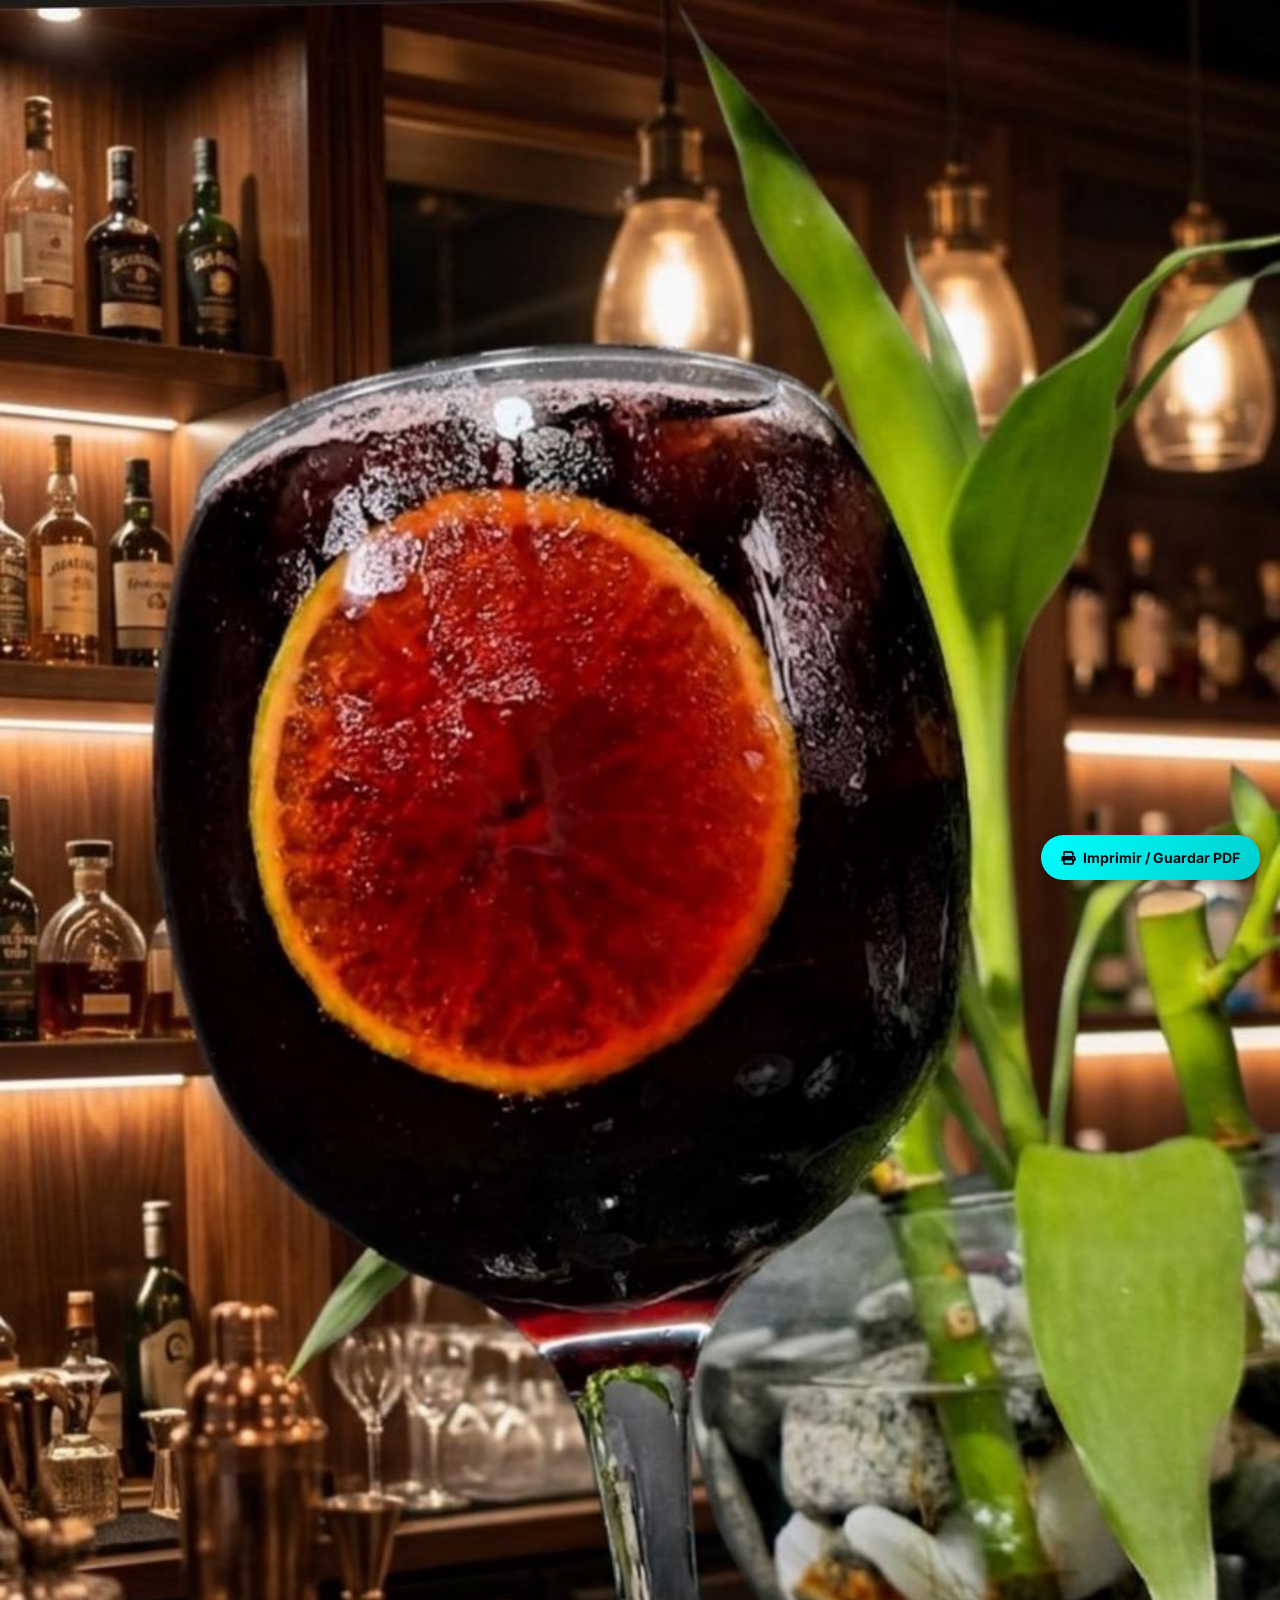
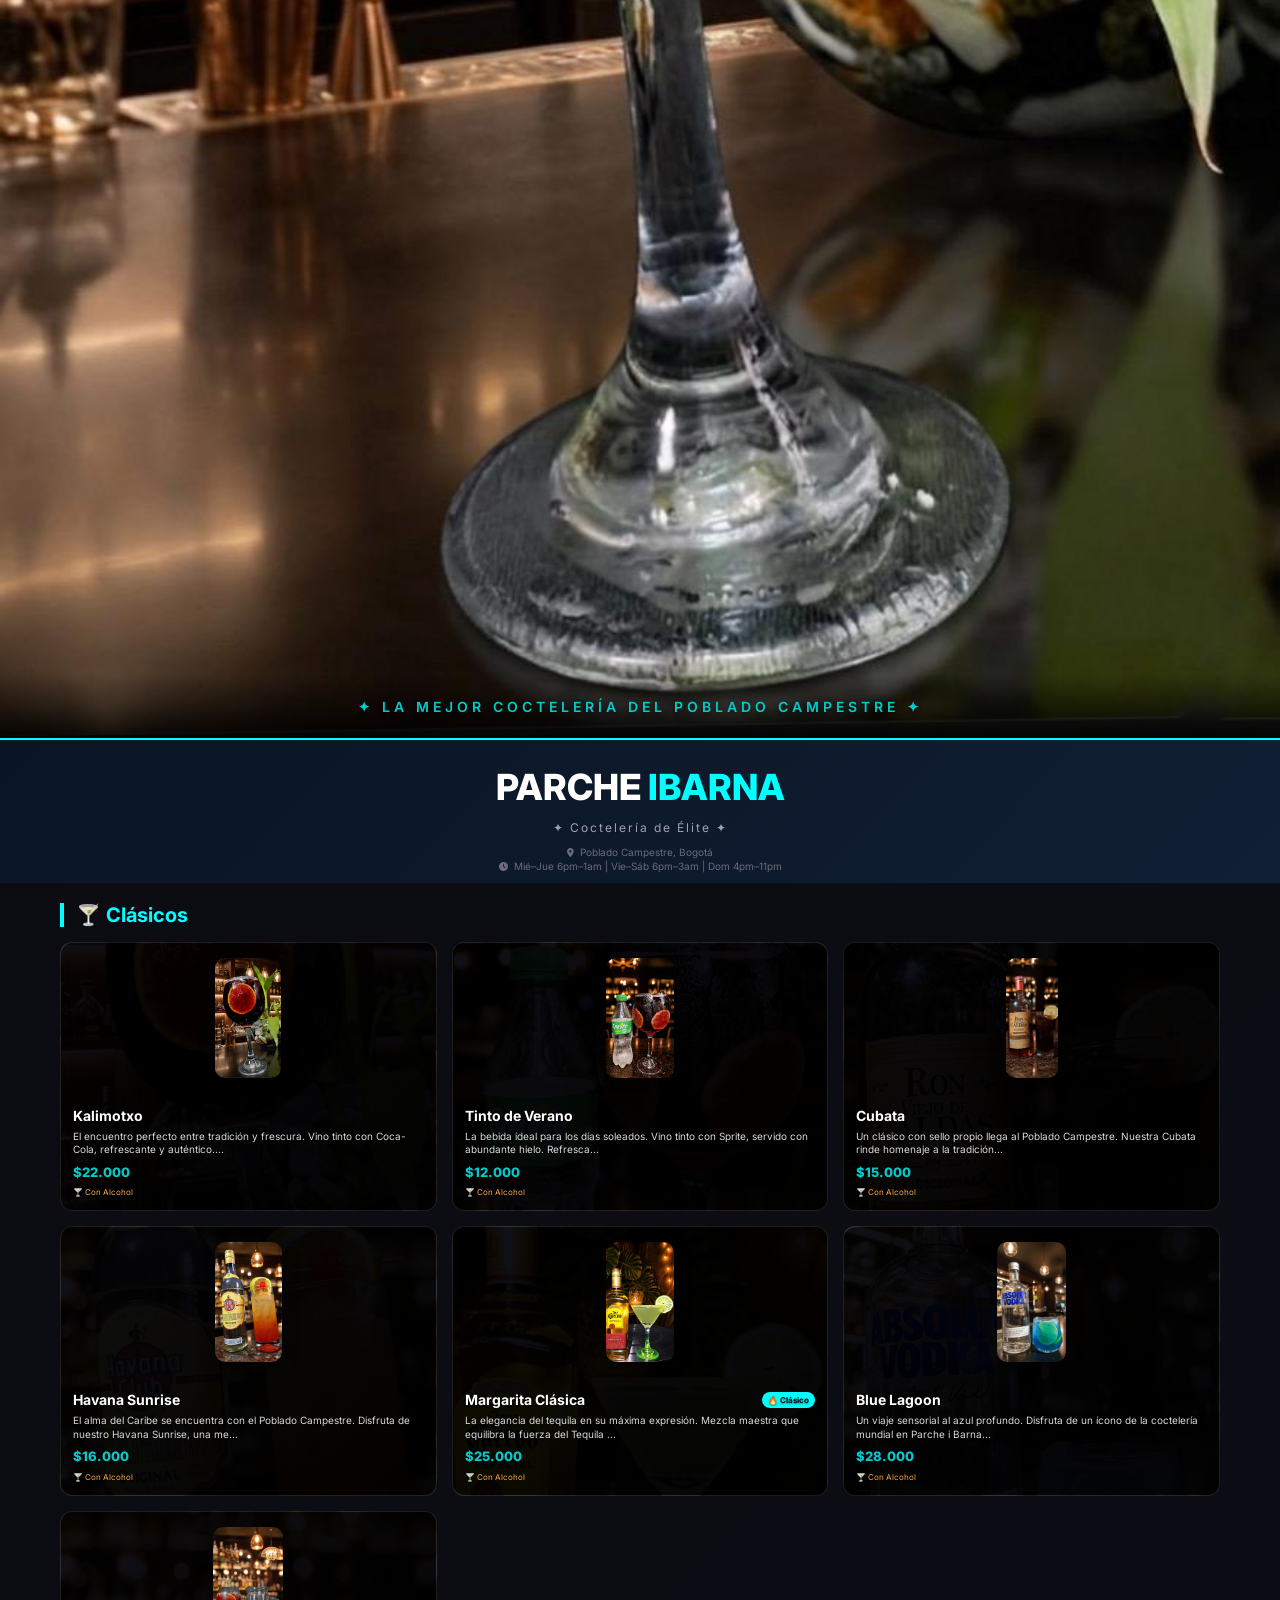
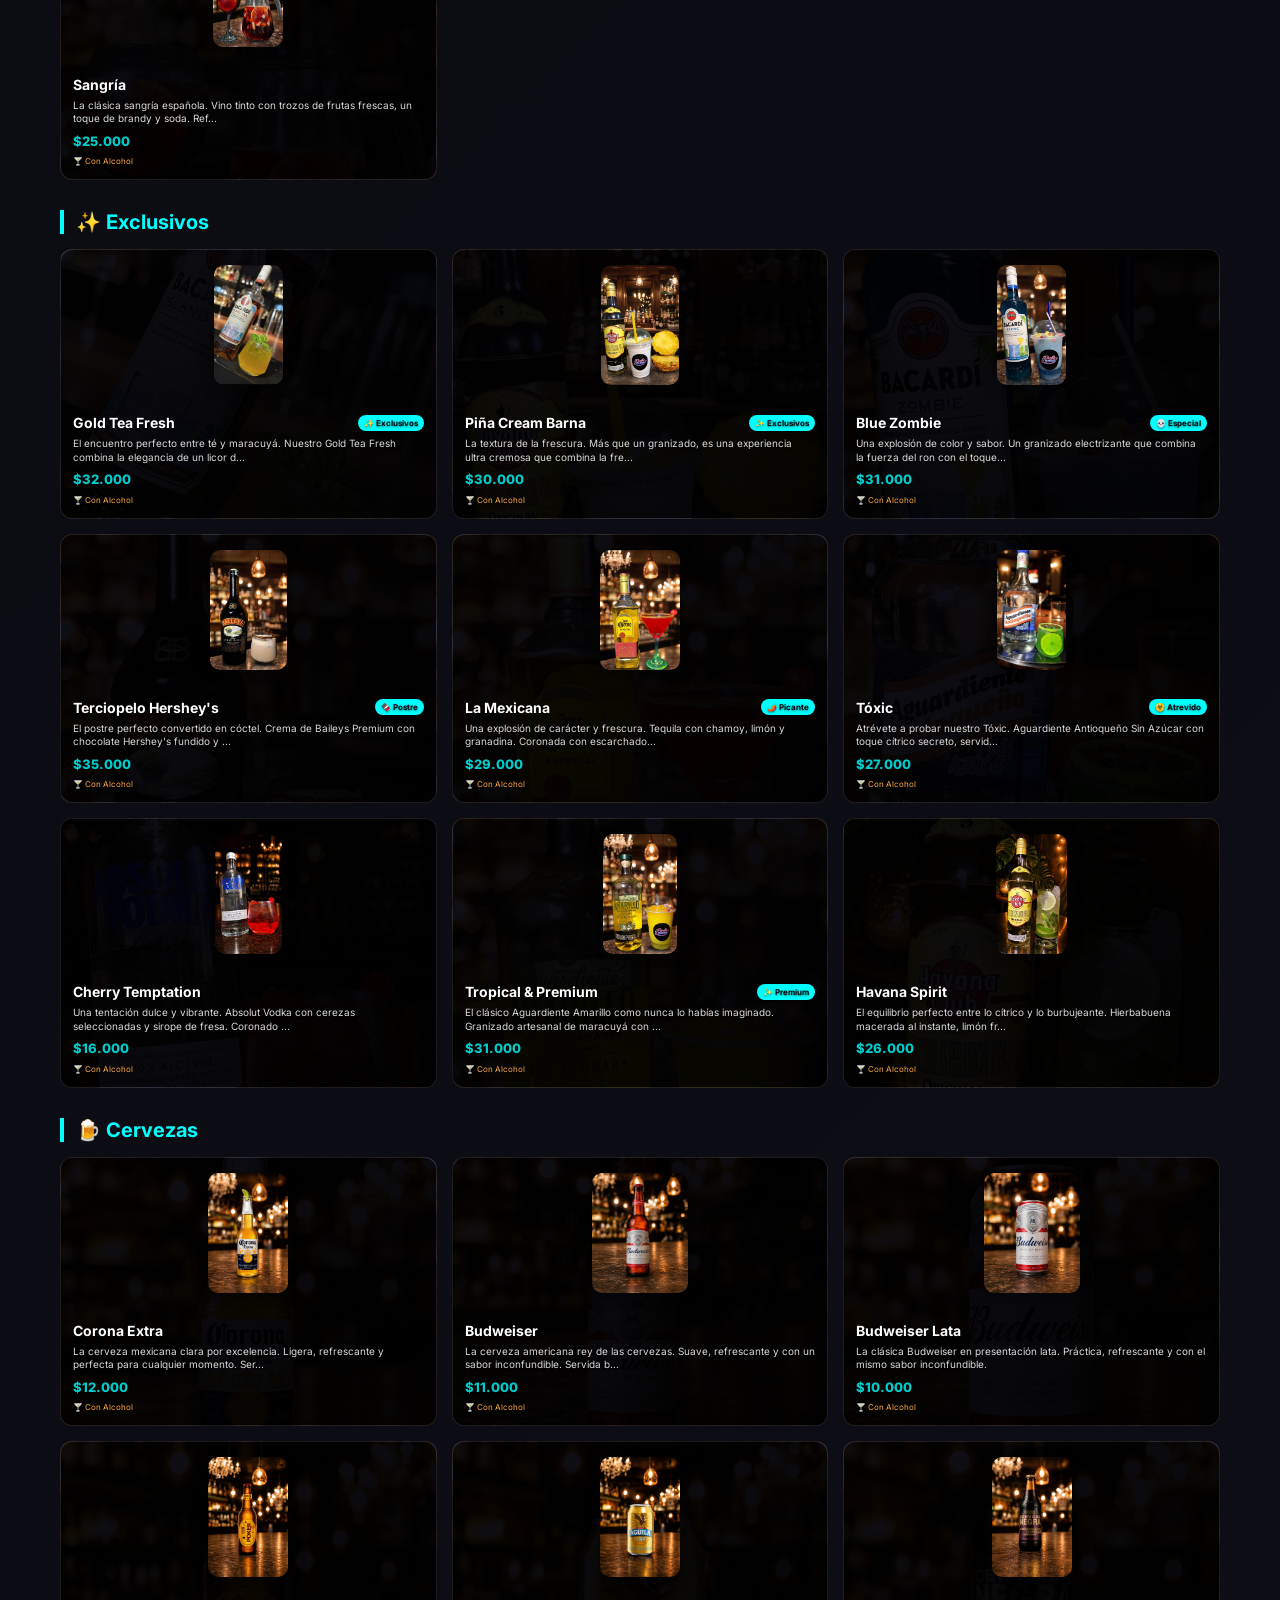
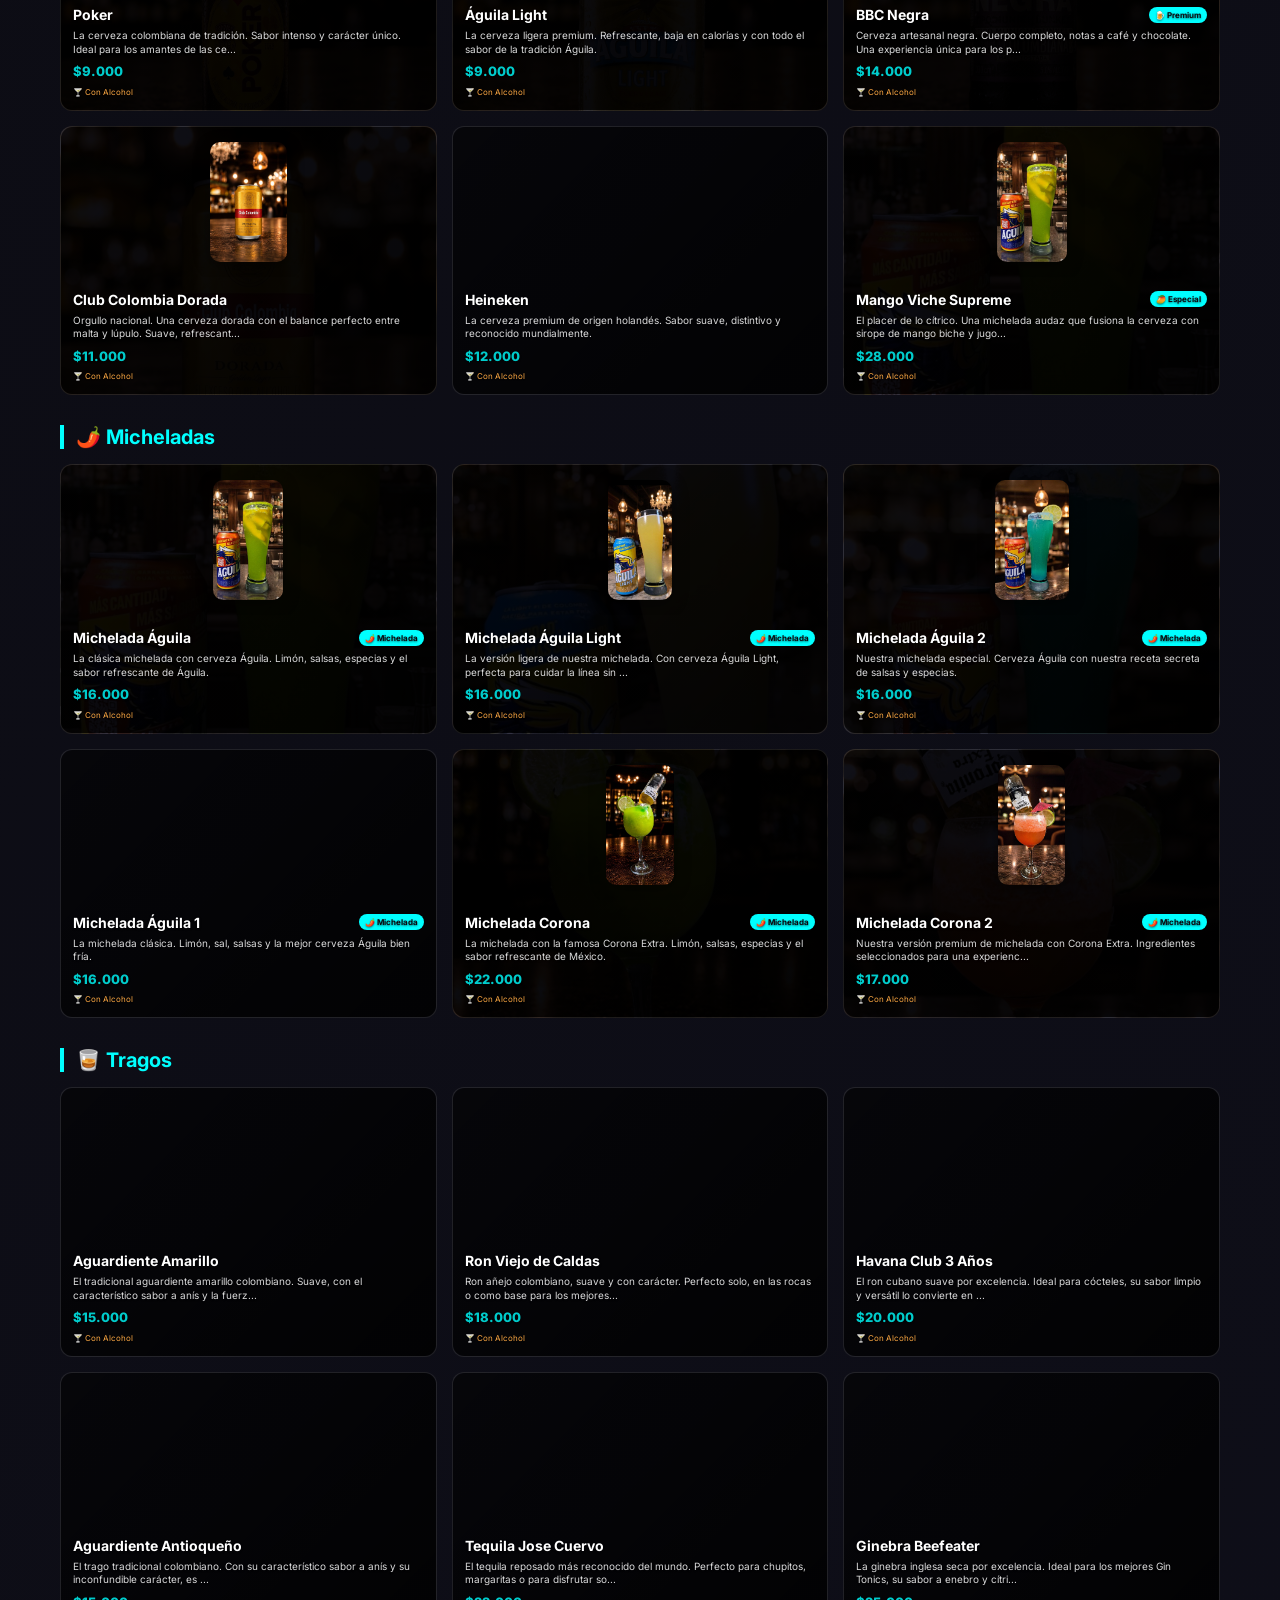
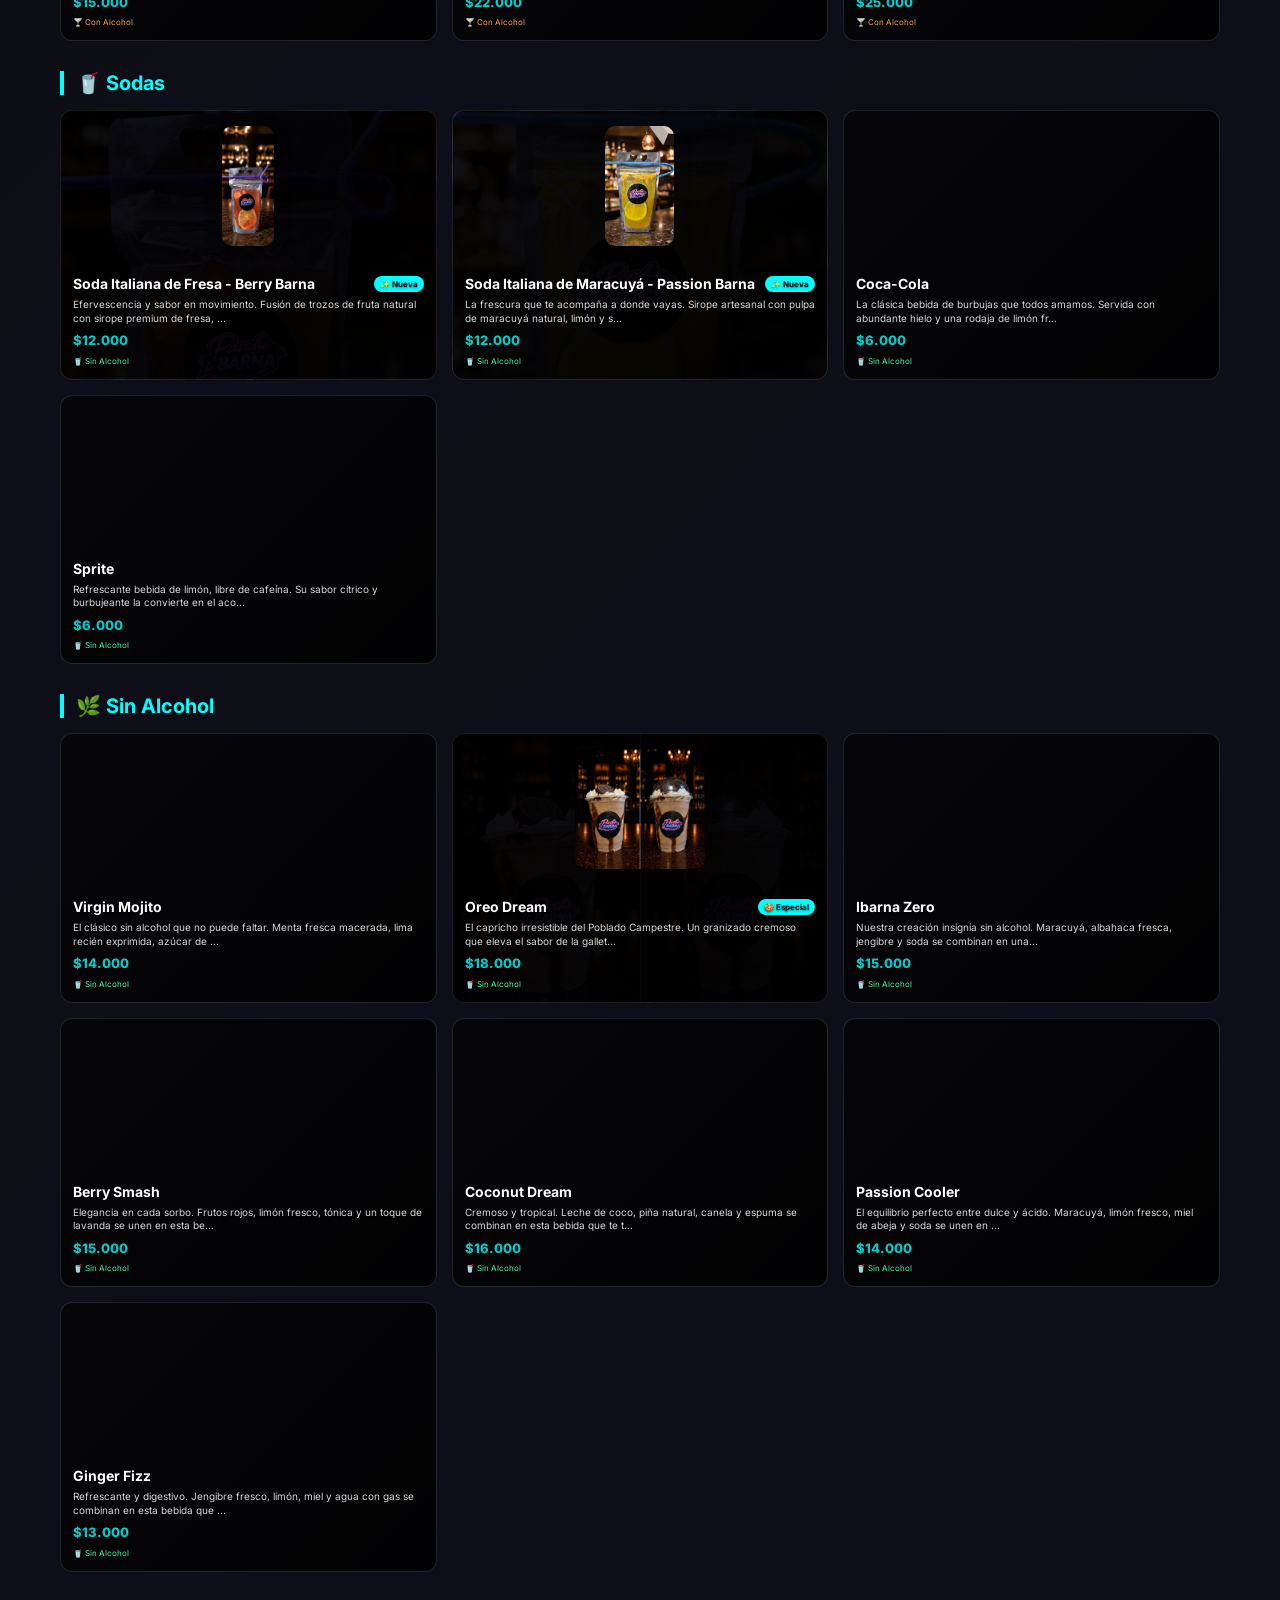
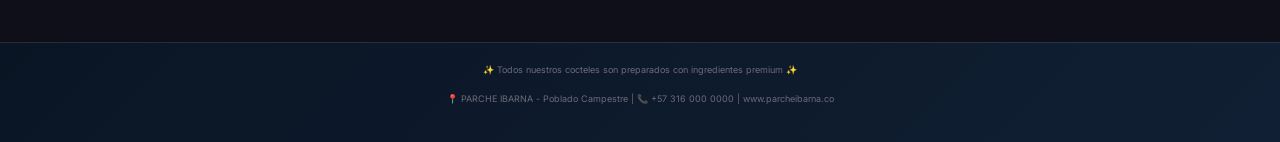
==== commit fd021d2a: "menu carta fisica" ====
--- a/carta_fisica.html
+++ b/carta_fisica.html
@@ -45,19 +45,20 @@
 
     /* Contenedor principal */
     .carta-fisica-container {
-      max-width: 1200px;
-      margin: 0 auto;
+      max-width: 100%;
+      margin: 0;
       padding: 0;
       background: transparent;
     }
 
     /* ============================================
-       PORTADA - SIN ESPACIOS
+       PORTADA - FULL WIDTH
     ============================================ */
     .carta-portada {
       position: relative;
       width: 100%;
-      height: 180px;
+      height: auto;
+      min-height: 250px;
       overflow: hidden;
       margin: 0;
       border-bottom: 2px solid var(--primary);
@@ -65,9 +66,11 @@
 
     .carta-portada-img {
       width: 100%;
-      height: 100%;
+      height: auto;
+      min-height: 250px;
       object-fit: cover;
-      object-position: center 30%;
+      object-position: center;
+      display: block;
     }
 
     .carta-portada-overlay {
@@ -75,28 +78,30 @@
       bottom: 0;
       left: 0;
       right: 0;
-      background: linear-gradient(0deg, rgba(0,0,0,0.8) 0%, rgba(0,0,0,0) 100%);
-      padding: 10px 20px;
+      background: linear-gradient(0deg, rgba(0,0,0,0.9) 0%, rgba(0,0,0,0.4) 50%, rgba(0,0,0,0) 100%);
+      padding: 20px;
       text-align: center;
     }
 
     .carta-portada-texto {
-      font-size: 11px;
-      letter-spacing: 3px;
+      font-size: 14px;
+      letter-spacing: 4px;
       color: var(--primary-light);
       text-transform: uppercase;
       font-weight: 600;
+      text-shadow: 0 2px 4px rgba(0,0,0,0.5);
     }
 
     /* Header compacto */
     .carta-header {
       text-align: center;
-      padding: 15px 0 10px;
+      padding: 20px 15px 10px;
       margin: 0;
+      background: linear-gradient(135deg, rgba(10,21,37,0.95), rgba(16,32,53,0.95));
     }
 
     .carta-logo {
-      font-size: 32px;
+      font-size: 36px;
       font-weight: 800;
       color: var(--text-white);
       margin-bottom: 5px;
@@ -108,15 +113,15 @@
 
     .carta-subtitle {
       color: var(--text-gray);
-      font-size: 11px;
+      font-size: 12px;
       letter-spacing: 2px;
-      margin-bottom: 5px;
+      margin-bottom: 8px;
     }
 
     .carta-direccion {
       color: var(--text-dim);
       font-size: 10px;
-      line-height: 1.3;
+      line-height: 1.4;
     }
 
     .carta-direccion i {
@@ -132,126 +137,150 @@
       margin-bottom: 20px;
     }
 
-    /* Tarjeta de producto */
+    /* Tarjeta de producto con fondo de imagen opaco */
     .carta-producto-card {
+      position: relative;
       background: var(--bg-card-solid);
       border: 1px solid var(--border-light);
       border-radius: 12px;
       overflow: hidden;
       page-break-inside: avoid;
       break-inside: avoid;
-    }
-
-    /* Imagen del producto */
-    .carta-producto-imagen {
-      height: 140px;
-      overflow: hidden;
-      background: linear-gradient(135deg, #0a1525, #102035);
-      display: flex;
-      align-items: center;
-      justify-content: center;
-      position: relative;
-    }
-
-    .carta-producto-imagen::before {
+      transition: transform 0.3s ease;
+      background-size: cover;
+      background-position: center;
+      background-blend-mode: overlay;
+    }
+
+    /* Overlay oscuro para mejorar legibilidad */
+    .carta-producto-card::after {
       content: '';
       position: absolute;
       top: 0;
       left: 0;
       right: 0;
       bottom: 0;
-      background-size: cover;
-      background-position: center;
-      background-repeat: no-repeat;
-      filter: blur(20px);
-      opacity: 0.5;
-      z-index: 0;
+      background: linear-gradient(135deg, rgba(0,0,0,0.5), rgba(0,0,0,0.7));
+      z-index: 1;
+      pointer-events: none;
+      border-radius: 12px;
+    }
+
+    /* Contenido de la tarjeta por encima del fondo */
+    .carta-producto-imagen,
+    .carta-producto-info {
+      position: relative;
+      z-index: 2;
+    }
+
+    /* Imagen del producto */
+    .carta-producto-imagen {
+      height: 150px;
+      overflow: hidden;
+      display: flex;
+      align-items: center;
+      justify-content: center;
+      position: relative;
+      background: transparent;
     }
 
     .carta-producto-imagen img {
       position: relative;
       width: auto;
       height: 120px;
-      max-width: 90%;
+      max-width: 85%;
       object-fit: contain;
-      z-index: 1;
+      z-index: 2;
       border-radius: 10px;
+      filter: drop-shadow(0 4px 8px rgba(0,0,0,0.4));
     }
 
     /* Información del producto */
     .carta-producto-info {
-      padding: 10px;
+      padding: 12px;
     }
 
     .carta-producto-nombre {
-      font-size: 13px;
+      font-size: 14px;
       font-weight: 700;
       color: var(--text-white);
-      margin-bottom: 3px;
+      margin-bottom: 4px;
       display: flex;
       align-items: center;
       justify-content: space-between;
       flex-wrap: wrap;
-      gap: 3px;
+      gap: 5px;
+      text-shadow: 0 1px 2px rgba(0,0,0,0.5);
     }
 
     .carta-producto-badge {
       font-size: 8px;
       background: var(--primary);
       color: var(--bg-dark);
-      padding: 2px 5px;
+      padding: 2px 6px;
       border-radius: 20px;
-      font-weight: 600;
+      font-weight: 700;
     }
 
     .carta-producto-descripcion {
       font-size: 10px;
-      color: var(--text-gray);
-      line-height: 1.3;
-      margin-bottom: 5px;
+      color: rgba(255,255,255,0.85);
+      line-height: 1.35;
+      margin-bottom: 6px;
+      text-shadow: 0 1px 2px rgba(0,0,0,0.3);
     }
 
     .carta-producto-precio {
-      font-size: 12px;
+      font-size: 13px;
       font-weight: 800;
       color: var(--primary-light);
+      text-shadow: 0 1px 2px rgba(0,0,0,0.3);
     }
 
     .carta-producto-alcohol {
       font-size: 8px;
       color: #ffaa44;
-      margin-top: 3px;
+      margin-top: 4px;
+      text-shadow: 0 1px 1px rgba(0,0,0,0.3);
     }
 
     .carta-producto-alcohol.no-alcohol {
       color: #44ffaa;
     }
 
+    /* Contenedor de contenido principal */
+    .carta-contenido-principal {
+      padding: 20px;
+      max-width: 1200px;
+      margin: 0 auto;
+    }
+
     /* Categorías */
     .carta-categoria {
-      margin-bottom: 25px;
+      margin-bottom: 30px;
       page-break-inside: avoid;
       break-inside: avoid;
     }
 
     .carta-categoria-titulo {
-      font-size: 18px;
+      font-size: 20px;
       font-weight: 700;
       color: var(--primary);
       border-left: 4px solid var(--primary);
-      padding-left: 10px;
-      margin-bottom: 12px;
+      padding-left: 12px;
+      margin-bottom: 15px;
       margin-top: 0;
     }
 
     /* Footer */
     .carta-footer {
       text-align: center;
-      padding: 15px 0 10px;
+      padding: 20px;
       border-top: 1px solid var(--border-light);
-      margin-top: 15px;
+      margin-top: 20px;
       color: var(--text-dim);
       font-size: 9px;
+      background: linear-gradient(135deg, rgba(10,21,37,0.95), rgba(16,32,53,0.95));
     }
 
     /* Botón de impresión */
@@ -263,21 +292,21 @@
       background: linear-gradient(135deg, var(--primary), var(--primary-light));
       color: var(--bg-dark);
       border: none;
-      padding: 10px 18px;
+      padding: 12px 20px;
       border-radius: 40px;
       cursor: pointer;
-      font-weight: 600;
+      font-weight: 700;
       display: flex;
       align-items: center;
       gap: 8px;
       transition: all 0.3s;
-      box-shadow: 0 4px 12px rgba(0,0,0,0.2);
+      box-shadow: 0 4px 12px rgba(0,0,0,0.3);
       font-size: 14px;
     }
 
     .print-btn-flotante:hover {
       transform: translateY(-2px);
-      box-shadow: 0 6px 16px rgba(0,0,0,0.3);
+      box-shadow: 0 6px 16px rgba(0,0,0,0.4);
     }
 
     /* ============================================
@@ -286,7 +315,7 @@
     @media print {
       /* Eliminar márgenes del navegador */
       @page {
-        margin: 0.5cm;
+        margin: 0;
         size: A4;
       }
       
@@ -302,7 +331,7 @@
       }
 
       body {
-        background: linear-gradient(135deg, #0a0a0f, #0f0f1a) !important;
+        background: #0a0a0f !important;
         padding: 0 !important;
         margin: 0 !important;
       }
@@ -313,11 +342,11 @@
       }
 
       .carta-portada {
-        height: 150px;
+        min-height: 200px;
       }
 
       .carta-header {
-        padding: 10px 0 8px;
+        padding: 15px;
       }
 
       .carta-logo {
@@ -330,8 +359,8 @@
       }
 
       .carta-categoria-titulo {
-        font-size: 16px;
-        margin-bottom: 10px;
+        font-size: 18px;
+        margin-bottom: 12px;
       }
 
       /* Evitar saltos de página dentro de categorías */
@@ -339,30 +368,79 @@
         break-inside: avoid;
         page-break-inside: avoid;
       }
+      
+      .carta-contenido-principal {
+        padding: 15px;
+      }
     }
 
     /* Responsive */
-    @media (max-width: 768px) {
+    @media (max-width: 992px) {
       .carta-productos-grid {
         grid-template-columns: repeat(2, 1fr);
-      }
-      
+        gap: 15px;
+      }
+      
+      .carta-contenido-principal {
+        padding: 15px;
+      }
+    }
+
+    @media (max-width: 768px) {
       .carta-portada {
-        height: 140px;
+        min-height: 180px;
+      }
+      
+      .carta-portada-texto {
+        font-size: 10px;
+        letter-spacing: 2px;
+      }
+      
+      .carta-logo {
+        font-size: 28px;
+      }
+      
+      .carta-productos-grid {
+        grid-template-columns: repeat(2, 1fr);
+        gap: 12px;
+      }
+      
+      .carta-producto-imagen {
+        height: 130px;
+      }
+      
+      .carta-producto-imagen img {
+        height: 100px;
+      }
+      
+      .carta-categoria-titulo {
+        font-size: 18px;
       }
     }
 
     @media (max-width: 576px) {
+      .carta-portada {
+        min-height: 150px;
+      }
+      
       .carta-productos-grid {
         grid-template-columns: 1fr;
       }
       
-      .carta-portada {
-        height: 120px;
+      .carta-producto-imagen {
+        height: 160px;
+      }
+      
+      .carta-producto-imagen img {
+        height: 130px;
       }
       
       .carta-logo {
         font-size: 24px;
+      }
+      
+      .carta-categoria-titulo {
+        font-size: 16px;
       }
     }
   </style>
@@ -375,9 +453,9 @@
 </button>
 
 <div class="carta-fisica-container">
-  <!-- PORTADA COMPACTA -->
+  <!-- PORTADA FULL WIDTH -->
   <div class="carta-portada">
-    <img class="carta-portada-img" src="imagenes/barcelona.jpeg" alt="PARCHE IBARNA" onerror="this.src='https://placehold.co/1200x180/1a1a2e/00ffff?text=PARCHE+IBARNA'">
+    <img class="carta-portada-img" src="imagenes/barcelona.jpeg" alt="PARCHE IBARNA" onerror="this.src='https://placehold.co/1920x400/1a1a2e/00ffff?text=PARCHE+IBARNA'">
     <div class="carta-portada-overlay">
       <span class="carta-portada-texto">✦ La mejor coctelería del Poblado Campestre ✦</span>
     </div>
@@ -393,10 +471,13 @@
     </div>
   </div>
 
-  <div id="cartaFisicaContenido">
-    <div class="text-center" style="padding: 30px;">
-      <i class="fas fa-spinner fa-spin" style="font-size: 1.5rem; color: var(--primary);"></i>
-      <p style="color: var(--text-gray);">Cargando carta...</p>
+  <!-- CONTENIDO PRINCIPAL -->
+  <div class="carta-contenido-principal">
+    <div id="cartaFisicaContenido">
+      <div class="text-center" style="padding: 40px;">
+        <i class="fas fa-spinner fa-spin" style="font-size: 2rem; color: var(--primary);"></i>
+        <p style="color: var(--text-gray); margin-top: 15px;">Cargando carta...</p>
+      </div>
     </div>
   </div>
 
@@ -417,6 +498,7 @@
       'clasicos': '🍸 Clásicos',
       'exclusivos': '✨ Exclusivos',
       'cervezas': '🍺 Cervezas',
+      'micheladas': '🌶️ Micheladas',
       'tragos': '🥃 Tragos',
       'sodas': '🥤 Sodas',
       'sin-alcohol': '🌿 Sin Alcohol'
@@ -424,7 +506,8 @@
     return names[category] || '🍸 Coctel';
   }
 
-  const categoriasOrden = ['clasicos', 'exclusivos', 'cervezas', 'tragos', 'sodas', 'sin-alcohol'];
+  // Orden de categorías incluyendo Micheladas
+  const categoriasOrden = ['clasicos', 'exclusivos', 'cervezas', 'micheladas', 'tragos', 'sodas', 'sin-alcohol'];
 
   function renderizarCartaFisica() {
     const container = document.getElementById('cartaFisicaContenido');
@@ -447,7 +530,7 @@
         
         html += `
           <div class="carta-producto-card">
-            <div class="carta-producto-imagen" style="background: linear-gradient(135deg, #0a1525, #102035);">
+            <div class="carta-producto-imagen">
               <img src="${imagePath}" alt="${item.name}" loading="lazy" onerror="this.src='https://placehold.co/400x300/1a1a2e/00ffff?text=${encodeURIComponent(item.name)}'">
             </div>
             <div class="carta-producto-info">
@@ -472,6 +555,22 @@
     }
 
     container.innerHTML = html;
+    
+    // Asignar la imagen de fondo a cada tarjeta con opacidad controlada
+    const cards = document.querySelectorAll('.carta-producto-card');
+    cards.forEach((card) => {
+      const img = card.querySelector('.carta-producto-imagen img');
+      if (img && img.src && img.src !== 'https://placehold.co/400x300/1a1a2e/00ffff?text=...') {
+        // Aplicar fondo con la imagen - opacidad controlada por background-blend-mode
+        card.style.backgroundImage = `linear-gradient(135deg, rgba(0,0,0,0.3), rgba(0,0,0,0.6)), url('${img.src}')`;
+        card.style.backgroundSize = 'cover';
+        card.style.backgroundPosition = 'center';
+        card.style.backgroundBlendMode = 'overlay';
+      } else {
+        // Fondo por defecto si no hay imagen
+        card.style.background = 'linear-gradient(135deg, #0a1525, #102035)';
+      }
+    });
   }
 
   function init() {
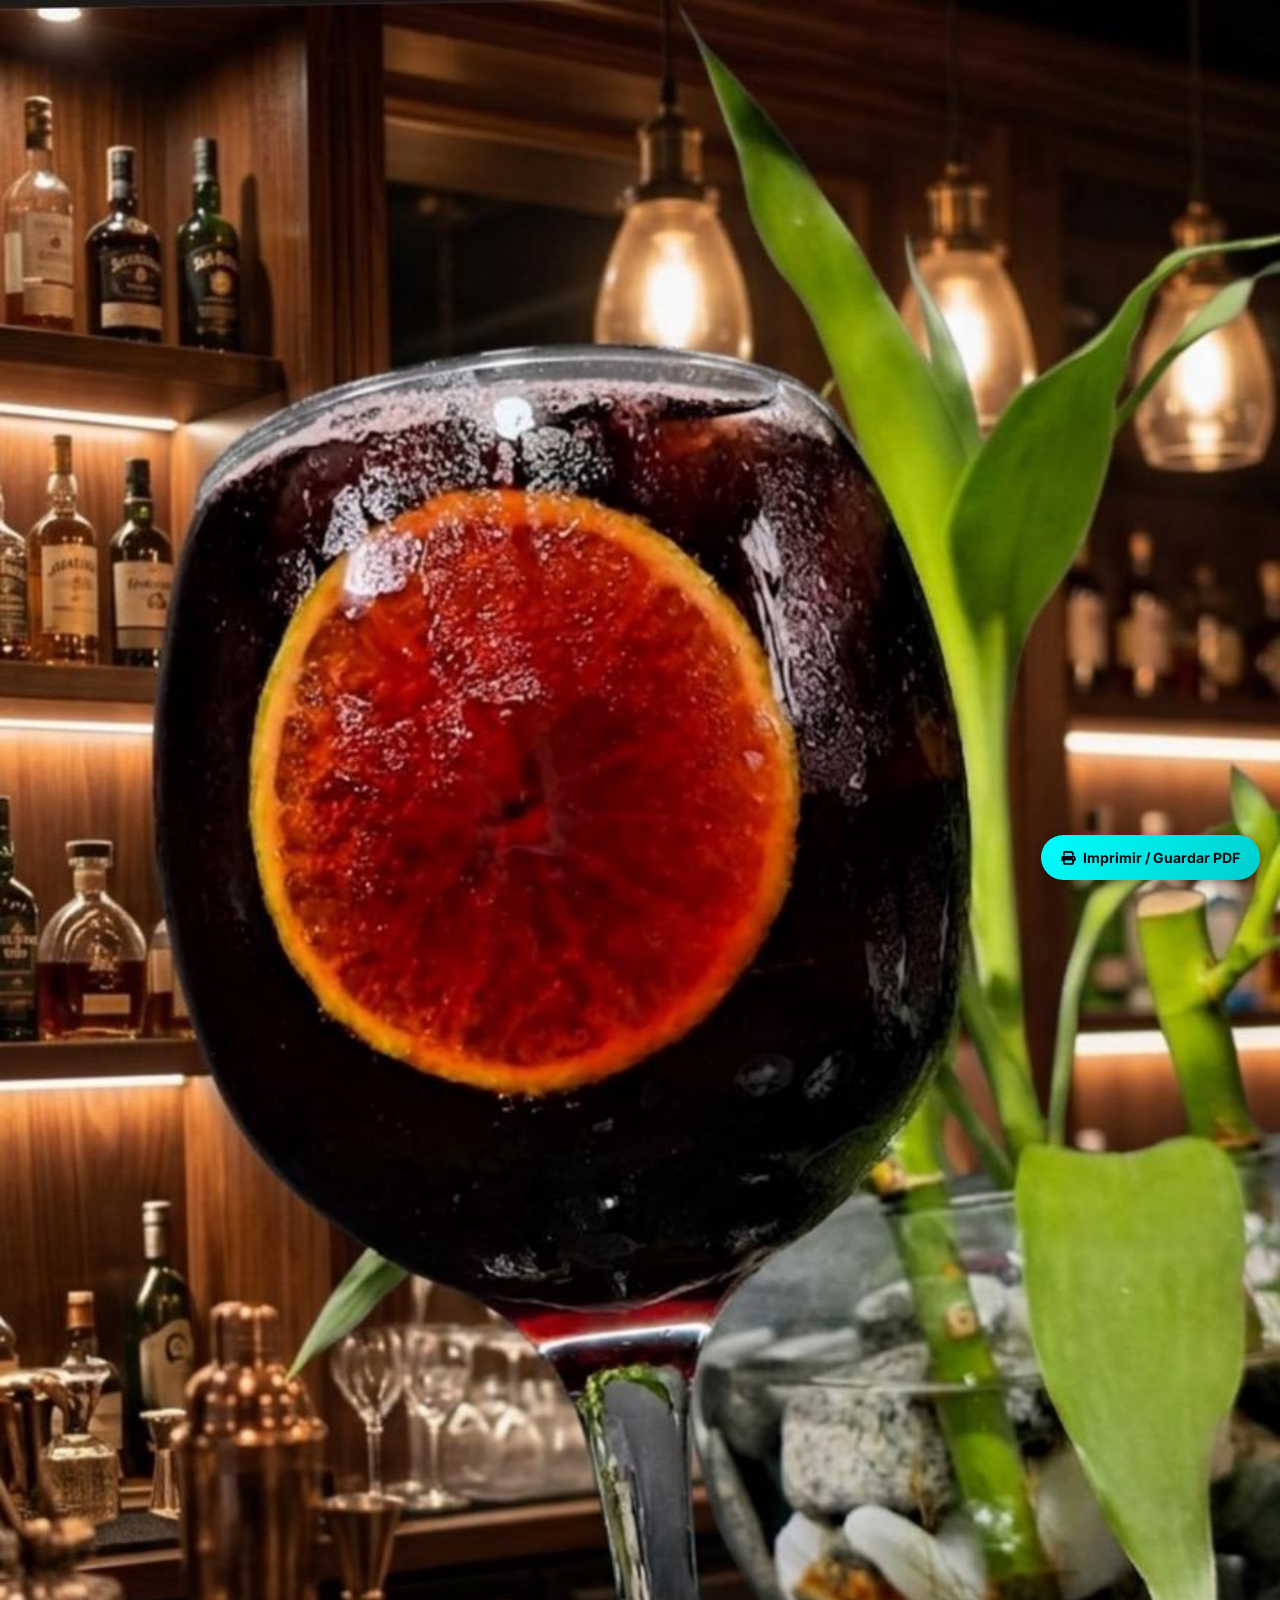
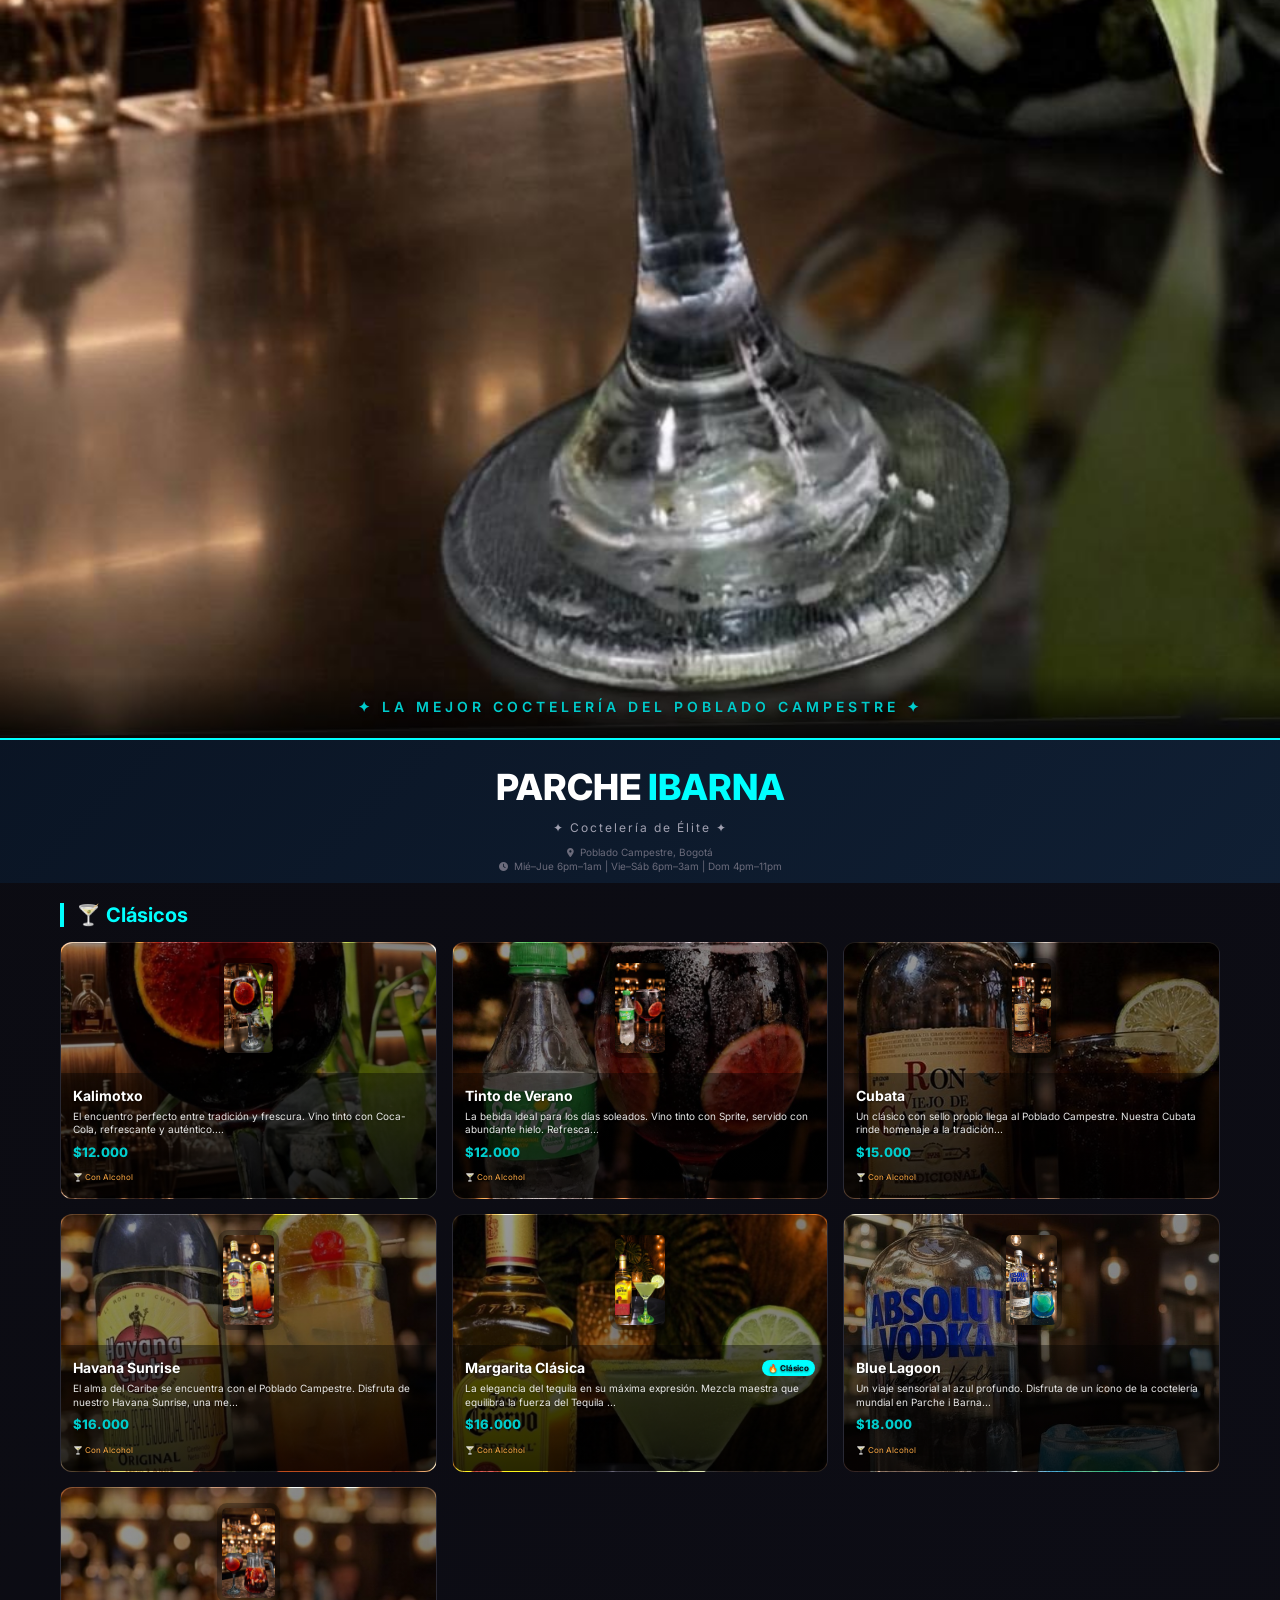
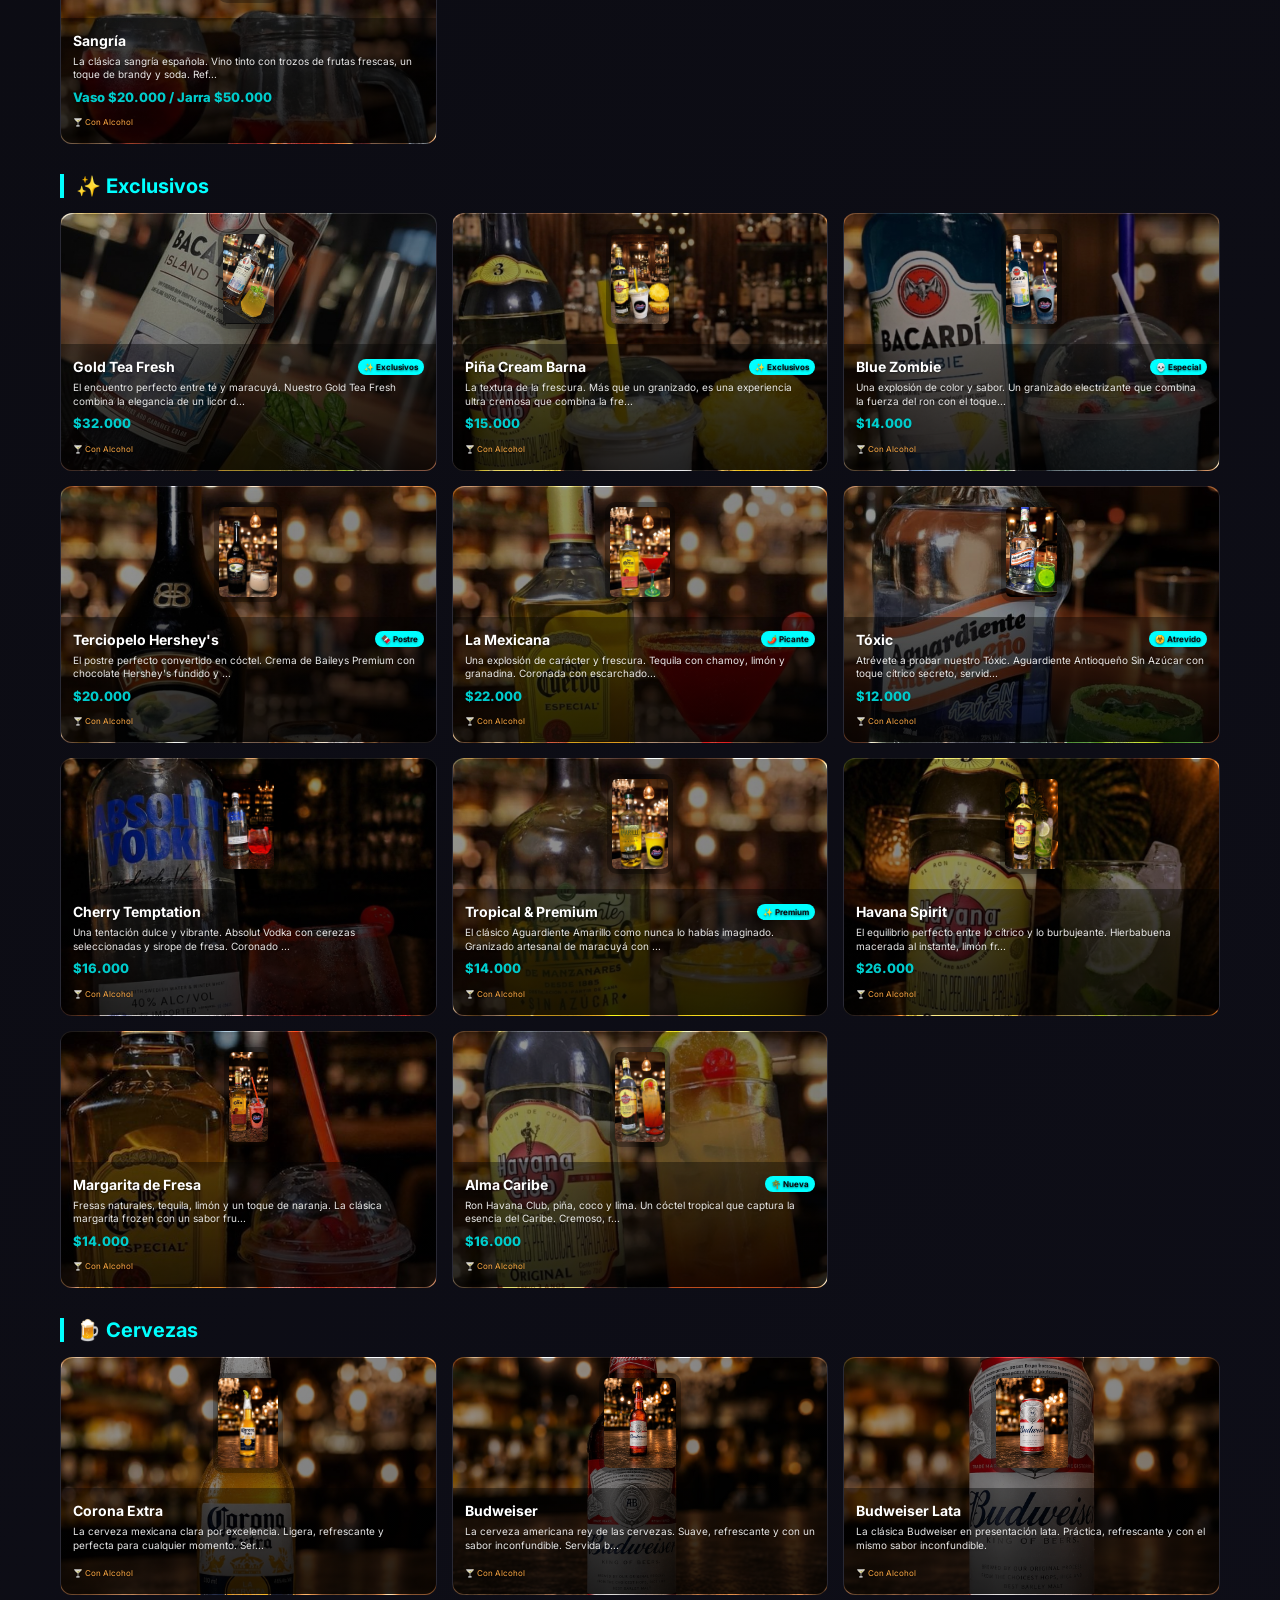
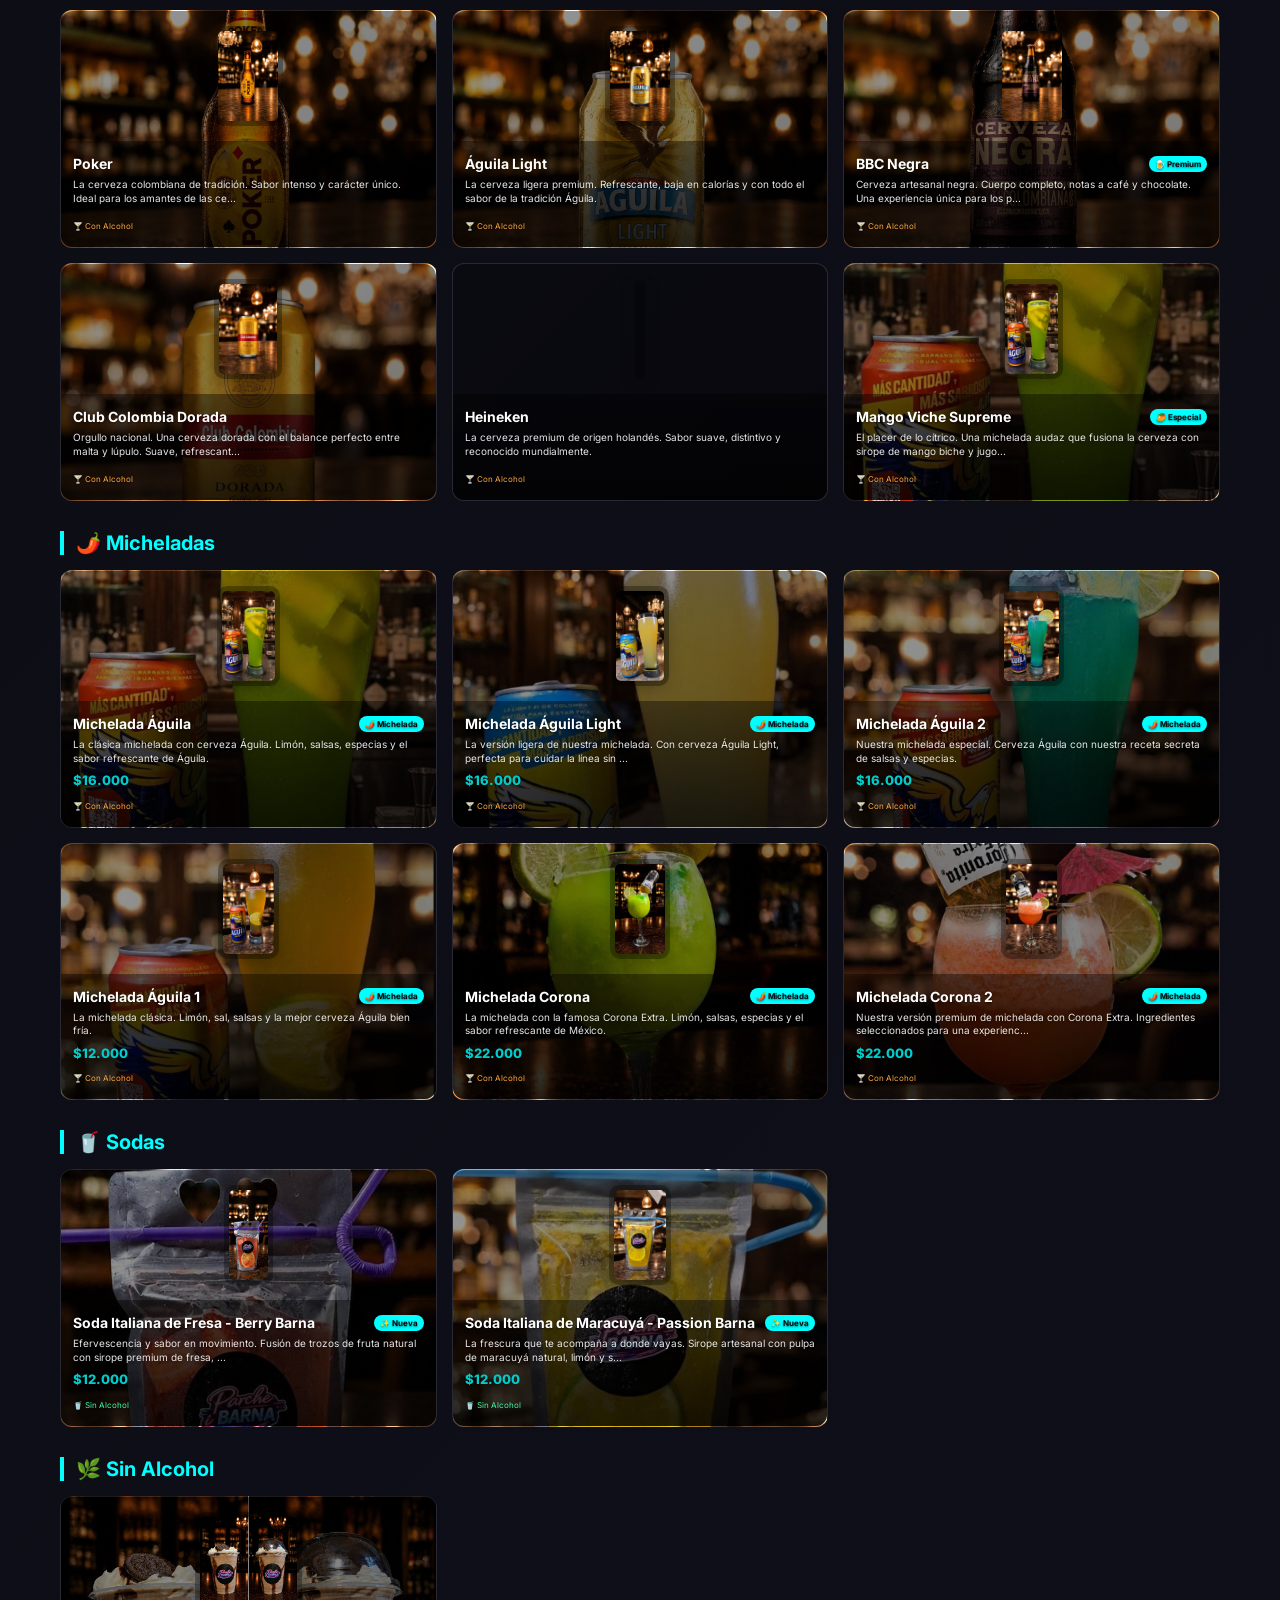
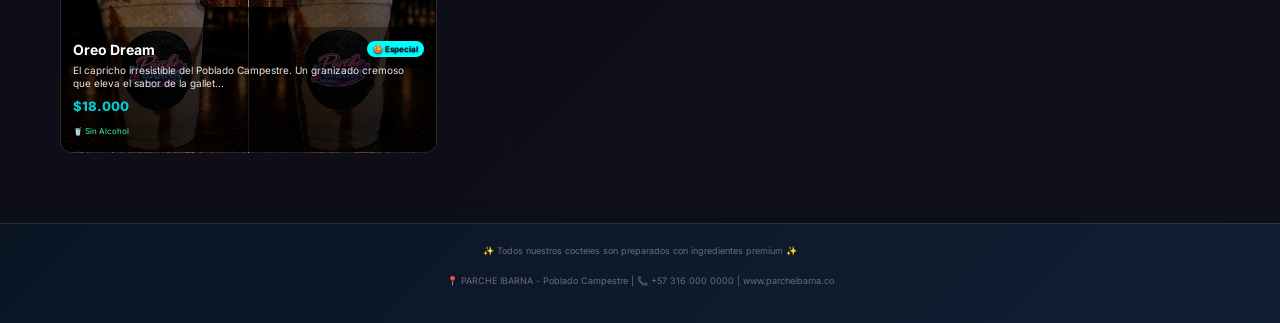
==== commit 713c3473: "Ajustes precios de carta fisica y menu" ====
--- a/carta_fisica.html
+++ b/carta_fisica.html
@@ -78,7 +78,7 @@
       bottom: 0;
       left: 0;
       right: 0;
-      background: linear-gradient(0deg, rgba(0,0,0,0.9) 0%, rgba(0,0,0,0.4) 50%, rgba(0,0,0,0) 100%);
+      background: linear-gradient(0deg, rgba(0,0,0,0.8) 0%, rgba(0,0,0,0.4) 50%, rgba(0,0,0,0) 100%);
       padding: 20px;
       text-align: center;
     }
@@ -137,7 +137,7 @@
       margin-bottom: 20px;
     }
 
-    /* Tarjeta de producto con fondo de imagen opaco */
+    /* Tarjeta de producto con fondo de imagen visible */
     .carta-producto-card {
       position: relative;
       background: var(--bg-card-solid);
@@ -149,10 +149,10 @@
       transition: transform 0.3s ease;
       background-size: cover;
       background-position: center;
-      background-blend-mode: overlay;
-    }
-
-    /* Overlay oscuro para mejorar legibilidad */
+      background-repeat: no-repeat;
+    }
+
+    /* Overlay más claro para que se vea la imagen de fondo */
     .carta-producto-card::after {
       content: '';
       position: absolute;
@@ -160,7 +160,7 @@
       left: 0;
       right: 0;
       bottom: 0;
-      background: linear-gradient(135deg, rgba(0,0,0,0.5), rgba(0,0,0,0.7));
+      background: linear-gradient(135deg, rgba(0,0,0,0.4), rgba(0,0,0,0.55));
       z-index: 1;
       pointer-events: none;
       border-radius: 12px;
@@ -173,9 +173,9 @@
       z-index: 2;
     }
 
-    /* Imagen del producto */
+    /* Imagen del producto - más pequeña para ver el fondo */
     .carta-producto-imagen {
-      height: 150px;
+      height: 130px;
       overflow: hidden;
       display: flex;
       align-items: center;
@@ -187,17 +187,20 @@
     .carta-producto-imagen img {
       position: relative;
       width: auto;
-      height: 120px;
-      max-width: 85%;
+      height: 100px;
+      max-width: 80%;
       object-fit: contain;
       z-index: 2;
       border-radius: 10px;
-      filter: drop-shadow(0 4px 8px rgba(0,0,0,0.4));
-    }
-
-    /* Información del producto */
+      filter: drop-shadow(0 4px 8px rgba(0,0,0,0.3));
+      background: rgba(0,0,0,0.3);
+      padding: 5px;
+    }
+
+    /* Información del producto con fondo semi-transparente para legibilidad */
     .carta-producto-info {
       padding: 12px;
+      background: linear-gradient(0deg, rgba(0,0,0,0.7), rgba(0,0,0,0.4));
     }
 
     .carta-producto-nombre {
@@ -224,7 +227,7 @@
 
     .carta-producto-descripcion {
       font-size: 10px;
-      color: rgba(255,255,255,0.85);
+      color: rgba(255,255,255,0.9);
       line-height: 1.35;
       margin-bottom: 6px;
       text-shadow: 0 1px 2px rgba(0,0,0,0.3);
@@ -490,7 +493,23 @@
 <script src="js/menu-data.js"></script>
 <script>
   function formatPrice(price) {
-    return `$${price.toLocaleString('es-CO')}`;
+    // Si es null o undefined, mostrar vacío
+    if (price === null || price === undefined) {
+      return '';
+    }
+    // Si es número, formatear
+    if (typeof price === 'number') {
+      return `$${price.toLocaleString('es-CO')}`;
+    }
+    // Si es objeto (para productos con tamaños como Sangría)
+    if (typeof price === 'object' && price !== null) {
+      if (price.vaso && price.jarra) {
+        return `Vaso $${price.vaso.toLocaleString('es-CO')} / Jarra $${price.jarra.toLocaleString('es-CO')}`;
+      }
+      return '';
+    }
+    // Si es string, mostrarlo directamente
+    return price;
   }
 
   function getCategoryName(category) {
@@ -528,21 +547,39 @@
       items.forEach(item => {
         const imagePath = item.image || `https://placehold.co/400x300/1a1a2e/00ffff?text=${encodeURIComponent(item.name)}`;
         
+        // Manejar la descripción (si es muy larga)
+        let descripcion = item.description;
+        if (descripcion && descripcion.length > 100) {
+          descripcion = descripcion.substring(0, 100) + '...';
+        }
+        
+        // Manejar badge
+        let badgeHtml = '';
+        if (item.badge) {
+          badgeHtml = `<span class="carta-producto-badge">${item.badge}</span>`;
+        }
+        
+        // Manejar precio formateado
+        const precioFormateado = formatPrice(item.price);
+        
+        // Manejar alcohol
+        const alcoholHtml = item.alcohol 
+          ? '<span class="carta-producto-alcohol">🍸 Con Alcohol</span>' 
+          : '<span class="carta-producto-alcohol no-alcohol">🥤 Sin Alcohol</span>';
+        
         html += `
-          <div class="carta-producto-card">
+          <div class="carta-producto-card" data-img="${imagePath}">
             <div class="carta-producto-imagen">
               <img src="${imagePath}" alt="${item.name}" loading="lazy" onerror="this.src='https://placehold.co/400x300/1a1a2e/00ffff?text=${encodeURIComponent(item.name)}'">
             </div>
             <div class="carta-producto-info">
               <div class="carta-producto-nombre">
                 ${item.name}
-                ${item.badge ? `<span class="carta-producto-badge">${item.badge}</span>` : ''}
+                ${badgeHtml}
               </div>
-              <div class="carta-producto-descripcion">${item.description.substring(0, 100)}${item.description.length > 100 ? '...' : ''}</div>
-              <div class="carta-producto-precio">${formatPrice(item.price)}</div>
-              <div class="carta-producto-alcohol ${item.alcohol ? '' : 'no-alcohol'}">
-                ${item.alcohol ? '🍸 Con Alcohol' : '🥤 Sin Alcohol'}
-              </div>
+              <div class="carta-producto-descripcion">${descripcion || ''}</div>
+              <div class="carta-producto-precio">${precioFormateado}</div>
+              ${alcoholHtml}
             </div>
           </div>
         `;
@@ -556,16 +593,16 @@
 
     container.innerHTML = html;
     
-    // Asignar la imagen de fondo a cada tarjeta con opacidad controlada
+    // Asignar la imagen de fondo a cada tarjeta - más clara para que se vea mejor
     const cards = document.querySelectorAll('.carta-producto-card');
     cards.forEach((card) => {
-      const img = card.querySelector('.carta-producto-imagen img');
-      if (img && img.src && img.src !== 'https://placehold.co/400x300/1a1a2e/00ffff?text=...') {
-        // Aplicar fondo con la imagen - opacidad controlada por background-blend-mode
-        card.style.backgroundImage = `linear-gradient(135deg, rgba(0,0,0,0.3), rgba(0,0,0,0.6)), url('${img.src}')`;
+      const imgSrc = card.dataset.img;
+      if (imgSrc && imgSrc !== 'https://placehold.co/400x300/1a1a2e/00ffff?text=...') {
+        // Aplicar fondo con la imagen - más claro y sin blend mode agresivo
+        card.style.backgroundImage = `url('${imgSrc}')`;
         card.style.backgroundSize = 'cover';
         card.style.backgroundPosition = 'center';
-        card.style.backgroundBlendMode = 'overlay';
+        card.style.backgroundRepeat = 'no-repeat';
       } else {
         // Fondo por defecto si no hay imagen
         card.style.background = 'linear-gradient(135deg, #0a1525, #102035)';
--- a/css/menu.css
+++ b/css/menu.css
@@ -590,6 +590,158 @@
   }
 }
 
+/* ============================================
+   ESTILOS PARA PRODUCTOS CON TAMAÑOS (VASO/JARRA)
+============================================ */
+
+.size-options {
+    display: flex;
+    flex-direction: column;
+    gap: 12px;
+    margin-top: 10px;
+}
+
+.size-option {
+    display: flex;
+    align-items: center;
+    justify-content: space-between;
+    gap: 15px;
+    padding: 12px 15px;
+    background: rgba(0, 255, 255, 0.05);
+    border: 1px solid var(--border-light);
+    border-radius: 16px;
+    transition: all 0.3s ease;
+    flex-wrap: wrap;
+}
+
+.size-option:hover {
+    background: rgba(0, 255, 255, 0.08);
+    border-color: var(--primary);
+}
+
+.size-info {
+    display: flex;
+    align-items: baseline;
+    gap: 12px;
+    flex: 1;
+}
+
+.size-name {
+    font-weight: 700;
+    font-size: 0.9rem;
+    color: var(--primary);
+    letter-spacing: 0.5px;
+}
+
+.size-price {
+    font-weight: 800;
+    font-size: 1.1rem;
+    color: var(--text-white);
+}
+
+.size-option .size-quantity {
+    margin-top: 0;
+    min-width: 180px;
+    flex-shrink: 0;
+}
+
+.btn-add-to-cart-size {
+    background: linear-gradient(135deg, var(--primary), var(--primary-light));
+    border: none;
+    border-radius: 40px;
+    padding: 8px 18px;
+    font-size: 0.7rem;
+    font-weight: 700;
+    text-transform: uppercase;
+    letter-spacing: 0.5px;
+    color: var(--bg-dark);
+    cursor: pointer;
+    transition: all 0.3s ease;
+    display: inline-flex;
+    align-items: center;
+    gap: 8px;
+    white-space: nowrap;
+}
+
+.btn-add-to-cart-size i {
+    font-size: 0.75rem;
+}
+
+.btn-add-to-cart-size:hover {
+    transform: translateY(-2px);
+    box-shadow: 0 4px 12px var(--primary-glow);
+}
+
+/* Responsive para size-options */
+@media (max-width: 600px) {
+    .size-option {
+        flex-direction: column;
+        align-items: stretch;
+    }
+    
+    .size-info {
+        justify-content: space-between;
+        margin-bottom: 10px;
+    }
+    
+    .size-option .size-quantity {
+        width: 100%;
+        min-width: auto;
+    }
+    
+    .btn-add-to-cart-size {
+        justify-content: center;
+        width: 100%;
+    }
+}
+
+/* Ajuste para el quantity-selector dentro de size-option */
+.size-option .quantity-selector {
+    display: flex;
+    align-items: center;
+    gap: 0.5rem;
+    background: var(--surface-1);
+    border: 1px solid var(--border-light);
+    border-radius: 60px;
+    padding: 0.2rem;
+    transition: all 0.3s ease;
+}
+
+.size-option .quantity-selector:hover {
+    border-color: var(--border-medium);
+    background: var(--surface-2);
+}
+
+.size-option .qty-btn {
+    width: 32px;
+    height: 32px;
+    border-radius: 50%;
+    background: transparent;
+    border: none;
+    color: var(--primary-light);
+    font-size: 1.1rem;
+    font-weight: 600;
+    cursor: pointer;
+    transition: all 0.2s ease;
+    display: flex;
+    align-items: center;
+    justify-content: center;
+}
+
+.size-option .qty-btn:hover {
+    background: var(--primary);
+    color: var(--bg-dark);
+    transform: scale(1.05);
+}
+
+.size-option .qty-value {
+    font-weight: 700;
+    font-size: 0.95rem;
+    color: var(--text-white);
+    min-width: 30px;
+    text-align: center;
+}
+
 /* Móviles pequeños */
 @media (max-width: 380px) {
   .menu-image img {
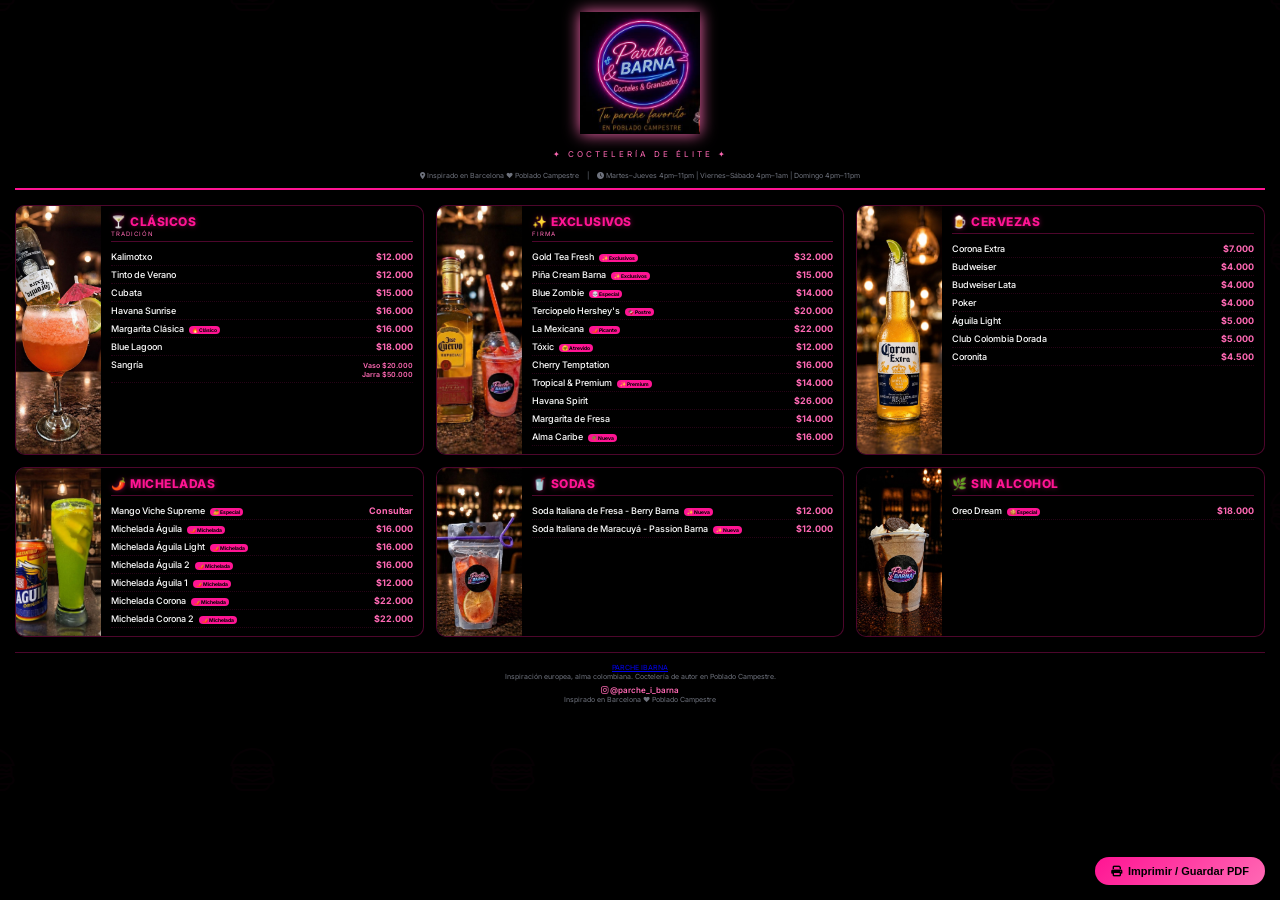
==== commit 9e0adfc3: "Ajustes carta fisica" ====
--- a/carta_fisica.html
+++ b/carta_fisica.html
@@ -6,105 +6,94 @@
   <meta name="description" content="Carta física PARCHE IBARNA - Coctelería de Élite">
   <title>Carta Física | PARCHE IBARNA</title>
   
-  <link href="https://cdn.jsdelivr.net/npm/bootstrap@5.3.2/dist/css/bootstrap.min.css" rel="stylesheet">
+  <link href="https://fonts.googleapis.com/css2?family=Inter:wght@300;400;500;600;700;800&display=swap" rel="stylesheet">
   <link rel="stylesheet" href="https://cdnjs.cloudflare.com/ajax/libs/font-awesome/6.5.0/css/all.min.css">
-  <link href="https://fonts.googleapis.com/css2?family=Inter:wght@300;400;500;600;700;800&family=Plus+Jakarta+Sans:wght@400;500;600;700;800&display=swap" rel="stylesheet">
-  
-  <!-- Tus estilos existentes -->
-  <link rel="stylesheet" href="css/global.css">
-  <link rel="stylesheet" href="css/menu.css">
   
   <style>
-    /* ============================================
-       ESTILOS ESPECÍFICOS PARA CARTA FÍSICA
-    ============================================ */
-    
-    /* Ocultar elementos no deseados */
-    .header, 
-    .mobile-menu-btn,
-    .nav-menu,
-    .header-buttons,
-    .float-order-btn,
-    .whatsapp-float,
-    .menu-hero,
-    .menu-tabs,
-    .quantity-controls-wrapper,
-    .btn-add-to-cart,
-    .toast-notification,
+    * {
+      margin: 0;
+      padding: 0;
+      box-sizing: border-box;
+    }
+
+    :root {
+      --bg-dark: #000000;
+      --primary: #FF1493;
+      --primary-light: #FF69B4;
+      --primary-neon: #FF00FF;
+      --text-white: #FFFFFF;
+      --text-gray: #A5A9B5;
+      --text-dim: #6F737E;
+      --border-light: rgba(255, 20, 147, 0.3);
+    }
+
+    body {
+      background-color: #000000;
+      background-image: url("data:image/svg+xml,%3Csvg xmlns='http://www.w3.org/2000/svg' width='260' height='260' viewBox='0 0 260 260'%3E%3Cg fill-rule='evenodd'%3E%3Cg fill='%23FF1493' fill-opacity='0.15'%3E%3Cpath d='M24.37 16c.2.65.39 1.32.54 2H21.17l1.17 2.34.45.9-.24.11V28a5 5 0 0 1-2.23 8.94l-.02.06a8 8 0 0 1-7.75 6h-20a8 8 0 0 1-7.74-6l-.02-.06A5 5 0 0 1-17.45 28v-6.76l-.79-1.58-.44-.9.9-.44.63-.32H-20a23.01 23.01 0 0 1 44.37-2zm-36.82 2a1 1 0 0 0-.44.1l-3.1 1.56.89 1.79 1.31-.66a3 3 0 0 1 2.69 0l2.2 1.1a1 1 0 0 0 .9 0l2.21-1.1a3 3 0 0 1 2.69 0l2.2 1.1a1 1 0 0 0 .9 0l2.21-1.1a3 3 0 0 1 2.69 0l2.2 1.1a1 1 0 0 0 .86.02l2.88-1.27a3 3 0 0 1 2.43 0l2.88 1.27a1 1 0 0 0 .85-.02l3.1-1.55-.89-1.79-1.42.71a3 3 0 0 1-2.56.06l-2.77-1.23a1 1 0 0 0-.4-.09h-.01a1 1 0 0 0-.4.09l-2.78 1.23a3 3 0 0 1-2.56-.06l-2.3-1.15a1 1 0 0 0-.45-.11h-.01a1 1 0 0 0-.44.1L.9 19.22a3 3 0 0 1-2.69 0l-2.2-1.1a1 1 0 0 0-.45-.11h-.01a1 1 0 0 0-.44.1l-2.21 1.11a3 3 0 0 1-2.69 0l-2.2-1.1a1 1 0 0 0-.45-.11h-.01zm0-2h-4.9a21.01 21.01 0 0 1 39.61 0h-2.09l-.06-.13-.26.13h-32.31zm30.35 7.68l1.36-.68h1.3v2h-36v-1.15l.34-.17 1.36-.68h2.59l1.36.68a3 3 0 0 0 2.69 0l1.36-.68h2.59l1.36.68a3 3 0 0 0 2.69 0L2.26 23h2.59l1.36.68a3 3 0 0 0 2.56.06l1.67-.74h3.23l1.67.74a3 3 0 0 0 2.56-.06zM-13.82 27l16.37 4.91L18.93 27h-32.75zm-.63 2h.34l16.66 5 16.67-5h.33a3 3 0 1 1 0 6h-34a3 3 0 1 1 0-6zm1.35 8a6 6 0 0 0 5.65 4h20a6 6 0 0 0 5.66-4H-13.1z'/%3E%3Cpath id='path6_fill-copy' d='M284.37 16c.2.65.39 1.32.54 2H281.17l1.17 2.34.45.9-.24.11V28a5 5 0 0 1-2.23 8.94l-.02.06a8 8 0 0 1-7.75 6h-20a8 8 0 0 1-7.74-6l-.02-.06a5 5 0 0 1-2.24-8.94v-6.76l-.79-1.58-.44-.9.9-.44.63-.32H240a23.01 23.01 0 0 1 44.37-2zm-36.82 2a1 1 0 0 0-.44.1l-3.1 1.56.89 1.79 1.31-.66a3 3 0 0 1 2.69 0l2.2 1.1a1 1 0 0 0 .9 0l2.21-1.1a3 3 0 0 1 2.69 0l2.2 1.1a1 1 0 0 0 .9 0l2.21-1.1a3 3 0 0 1 2.69 0l2.2 1.1a1 1 0 0 0 .86.02l2.88-1.27a3 3 0 0 1 2.43 0l2.88 1.27a1 1 0 0 0 .85-.02l3.1-1.55-.89-1.79-1.42.71a3 3 0 0 1-2.56.06l-2.77-1.23a1 1 0 0 0-.4-.09h-.01a1 1 0 0 0-.4.09l-2.78 1.23a3 3 0 0 1-2.56-.06l-2.3-1.15a1 1 0 0 0-.45-.11h-.01a1 1 0 0 0-.44.1l-2.21 1.11a3 3 0 0 1-2.69 0l-2.2-1.1a1 1 0 0 0-.45-.11h-.01a1 1 0 0 0-.44.1l-2.21 1.11a3 3 0 0 1-2.69 0l-2.2-1.1a1 1 0 0 0-.45-.11h-.01zm0-2h-4.9a21.01 21.01 0 0 1 39.61 0h-2.09l-.06-.13-.26.13h-32.31zm30.35 7.68l1.36-.68h1.3v2h-36v-1.15l.34-.17 1.36-.68h2.59l1.36.68a3 3 0 0 0 2.69 0l1.36-.68h2.59l1.36.68a3 3 0 0 0 2.69 0l1.36-.68h2.59l1.36.68a3 3 0 0 0 2.56.06l1.67-.74h3.23l1.67.74a3 3 0 0 0 2.56-.06zM246.18 27l16.37 4.91L278.93 27h-32.75zm-.63 2h.34l16.66 5 16.67-5h.33a3 3 0 1 1 0 6h-34a3 3 0 1 1 0-6zm1.35 8a6 6 0 0 0 5.65 4h20a6 6 0 0 0 5.66-4H246.9z'/%3E%3C/g%3E%3C/g%3E%3C/svg%3E");
+      background-repeat: repeat;
+      background-position: center;
+      font-family: 'Inter', sans-serif;
+      color: var(--text-white);
+      padding: 0;
+      margin: 0;
+    }
+
+    /* Capa semitransparente para mejorar legibilidad */
+    body::before {
+      content: '';
+      position: fixed;
+      top: 0;
+      left: 0;
+      width: 100%;
+      height: 100%;
+      background: rgba(0, 0, 0, 0.85);
+      z-index: -1;
+      pointer-events: none;
+    }
+
+    /* Ocultar elementos del sitio web */
+    .header, .mobile-menu-btn, .nav-menu, .header-buttons,
+    .float-order-btn, .whatsapp-float, .menu-hero, .menu-tabs,
+    .quantity-controls-wrapper, .btn-add-to-cart, .toast-notification,
     footer.footer {
       display: none !important;
     }
 
-    /* Resetear márgenes del body */
-    body {
-      background: linear-gradient(135deg, var(--bg-dark), var(--bg-dark-2)) !important;
-      color: var(--text-white) !important;
-      padding: 0 !important;
-      margin: 0 !important;
-    }
-
-    /* Contenedor principal */
-    .carta-fisica-container {
+    .carta-container {
       max-width: 100%;
-      margin: 0;
-      padding: 0;
-      background: transparent;
-    }
-
-    /* ============================================
-       PORTADA - FULL WIDTH
-    ============================================ */
-    .carta-portada {
+      margin: 0 auto;
+      padding: 12px 15px;
       position: relative;
-      width: 100%;
-      height: auto;
-      min-height: 250px;
-      overflow: hidden;
-      margin: 0;
-      border-bottom: 2px solid var(--primary);
-    }
-
-    .carta-portada-img {
-      width: 100%;
-      height: auto;
-      min-height: 250px;
-      object-fit: cover;
-      object-position: center;
-      display: block;
-    }
-
-    .carta-portada-overlay {
-      position: absolute;
-      bottom: 0;
-      left: 0;
-      right: 0;
-      background: linear-gradient(0deg, rgba(0,0,0,0.8) 0%, rgba(0,0,0,0.4) 50%, rgba(0,0,0,0) 100%);
-      padding: 20px;
-      text-align: center;
-    }
-
-    .carta-portada-texto {
-      font-size: 14px;
-      letter-spacing: 4px;
-      color: var(--primary-light);
-      text-transform: uppercase;
-      font-weight: 600;
-      text-shadow: 0 2px 4px rgba(0,0,0,0.5);
-    }
-
-    /* Header compacto */
+      z-index: 1;
+    }
+
     .carta-header {
       text-align: center;
-      padding: 20px 15px 10px;
-      margin: 0;
-      background: linear-gradient(135deg, rgba(10,21,37,0.95), rgba(16,32,53,0.95));
+      margin-bottom: 15px;
+      padding-bottom: 8px;
+      border-bottom: 2px solid var(--primary);
+      display: flex;
+      flex-direction: column;
+      align-items: center;
+      gap: 8px;
+    }
+
+    .logo-header {
+      display: flex;
+      justify-content: center;
+      margin-bottom: 5px;
+    }
+
+    .logo-img {
+      max-width: 120px;
+      height: auto;
+      filter: drop-shadow(0 0 8px var(--primary-light));
     }
 
     .carta-logo {
-      font-size: 36px;
+      font-size: 0;
       font-weight: 800;
-      color: var(--text-white);
-      margin-bottom: 5px;
+      display: none;
     }
 
     .carta-logo span {
@@ -112,513 +101,382 @@
     }
 
     .carta-subtitle {
-      color: var(--text-gray);
-      font-size: 12px;
-      letter-spacing: 2px;
-      margin-bottom: 8px;
+      font-size: 8px;
+      letter-spacing: 3px;
+      color: var(--primary-light);
+      margin-top: 2px;
     }
 
     .carta-direccion {
+      font-size: 7px;
       color: var(--text-dim);
-      font-size: 10px;
-      line-height: 1.4;
-    }
-
-    .carta-direccion i {
-      margin-right: 3px;
-      font-size: 9px;
-    }
-
-    /* Grid de productos */
-    .carta-productos-grid {
-      display: grid;
-      grid-template-columns: repeat(3, 1fr);
-      gap: 15px;
-      margin-bottom: 20px;
-    }
-
-    /* Tarjeta de producto con fondo de imagen visible */
-    .carta-producto-card {
+      margin-top: 4px;
+    }
+
+    .categorias-grid {
+      display: flex;
+      flex-wrap: wrap;
+      gap: 12px;
+      margin-bottom: 15px;
+      justify-content: center;
+    }
+
+    .categoria-columna {
+      background: rgba(0, 0, 0, 0.85);
+      backdrop-filter: blur(2px);
+      border-radius: 10px;
+      overflow: hidden;
+      display: flex;
+      flex-direction: row;
+      width: 32%;
+      min-width: 280px;
+      flex: 1 1 auto;
+      border: 0.5px solid var(--border-light);
+      transition: border-color 0.3s, box-shadow 0.3s;
+    }
+
+    .categoria-columna:hover {
+      border-color: var(--primary);
+      box-shadow: 0 0 10px rgba(255, 20, 147, 0.3);
+    }
+
+    .categoria-imagen-lateral {
+      width: 85px;
+      flex-shrink: 0;
       position: relative;
-      background: var(--bg-card-solid);
-      border: 1px solid var(--border-light);
-      border-radius: 12px;
       overflow: hidden;
-      page-break-inside: avoid;
-      break-inside: avoid;
-      transition: transform 0.3s ease;
-      background-size: cover;
-      background-position: center;
-      background-repeat: no-repeat;
-    }
-
-    /* Overlay más claro para que se vea la imagen de fondo */
-    .carta-producto-card::after {
-      content: '';
+      background: #1a1d27;
+    }
+
+    .categoria-imagen-lateral img {
+      width: 100%;
+      height: 100%;
+      object-fit: cover;
       position: absolute;
       top: 0;
       left: 0;
-      right: 0;
-      bottom: 0;
-      background: linear-gradient(135deg, rgba(0,0,0,0.4), rgba(0,0,0,0.55));
-      z-index: 1;
-      pointer-events: none;
-      border-radius: 12px;
-    }
-
-    /* Contenido de la tarjeta por encima del fondo */
-    .carta-producto-imagen,
-    .carta-producto-info {
-      position: relative;
-      z-index: 2;
-    }
-
-    /* Imagen del producto - más pequeña para ver el fondo */
-    .carta-producto-imagen {
-      height: 130px;
-      overflow: hidden;
-      display: flex;
-      align-items: center;
-      justify-content: center;
-      position: relative;
-      background: transparent;
-    }
-
-    .carta-producto-imagen img {
-      position: relative;
-      width: auto;
-      height: 100px;
-      max-width: 80%;
-      object-fit: contain;
-      z-index: 2;
-      border-radius: 10px;
-      filter: drop-shadow(0 4px 8px rgba(0,0,0,0.3));
-      background: rgba(0,0,0,0.3);
-      padding: 5px;
-    }
-
-    /* Información del producto con fondo semi-transparente para legibilidad */
-    .carta-producto-info {
-      padding: 12px;
-      background: linear-gradient(0deg, rgba(0,0,0,0.7), rgba(0,0,0,0.4));
-    }
-
-    .carta-producto-nombre {
-      font-size: 14px;
-      font-weight: 700;
+    }
+
+    .categoria-productos {
+      flex: 1;
+      padding: 8px 10px;
+      display: flex;
+      flex-direction: column;
+    }
+
+    .categoria-titulo-area {
+      margin-bottom: 6px;
+      padding-bottom: 4px;
+      border-bottom: 1px solid var(--border-light);
+    }
+
+    .categoria-titulo {
+      font-size: 12px;
+      font-weight: 800;
+      color: var(--primary);
+      letter-spacing: 0.5px;
+      text-transform: uppercase;
+      text-shadow: 0 0 5px rgba(255, 20, 147, 0.5);
+    }
+
+    .categoria-subtitulo {
+      font-size: 6px;
+      color: var(--primary-light);
+      letter-spacing: 1px;
+      margin-top: 1px;
+    }
+
+    .productos-lista {
+      flex: 1;
+    }
+
+    .producto-row {
+      display: flex;
+      justify-content: space-between;
+      align-items: baseline;
+      padding: 3px 0;
+      border-bottom: 1px dotted rgba(255, 20, 147, 0.15);
+      gap: 6px;
+    }
+
+    .producto-nombre {
+      font-weight: 500;
+      font-size: 9px;
       color: var(--text-white);
-      margin-bottom: 4px;
-      display: flex;
-      align-items: center;
-      justify-content: space-between;
-      flex-wrap: wrap;
-      gap: 5px;
-      text-shadow: 0 1px 2px rgba(0,0,0,0.5);
-    }
-
-    .carta-producto-badge {
-      font-size: 8px;
+      flex: 1;
+    }
+
+    .producto-badge {
+      font-size: 5px;
       background: var(--primary);
-      color: var(--bg-dark);
-      padding: 2px 6px;
+      color: #000000;
+      padding: 1px 3px;
       border-radius: 20px;
       font-weight: 700;
-    }
-
-    .carta-producto-descripcion {
-      font-size: 10px;
-      color: rgba(255,255,255,0.9);
-      line-height: 1.35;
-      margin-bottom: 6px;
-      text-shadow: 0 1px 2px rgba(0,0,0,0.3);
-    }
-
-    .carta-producto-precio {
-      font-size: 13px;
-      font-weight: 800;
+      margin-left: 3px;
+      display: inline-block;
+      vertical-align: middle;
+    }
+
+    .producto-precio {
+      font-weight: 700;
+      font-size: 9px;
       color: var(--primary-light);
-      text-shadow: 0 1px 2px rgba(0,0,0,0.3);
-    }
-
-    .carta-producto-alcohol {
-      font-size: 8px;
-      color: #ffaa44;
-      margin-top: 4px;
-      text-shadow: 0 1px 1px rgba(0,0,0,0.3);
-    }
-
-    .carta-producto-alcohol.no-alcohol {
-      color: #44ffaa;
-    }
-
-    /* Contenedor de contenido principal */
-    .carta-contenido-principal {
-      padding: 20px;
-      max-width: 1200px;
-      margin: 0 auto;
-    }
-
-    /* Categorías */
-    .carta-categoria {
-      margin-bottom: 30px;
-      page-break-inside: avoid;
-      break-inside: avoid;
-    }
-
-    .carta-categoria-titulo {
-      font-size: 20px;
-      font-weight: 700;
-      color: var(--primary);
-      border-left: 4px solid var(--primary);
-      padding-left: 12px;
-      margin-bottom: 15px;
-      margin-top: 0;
-    }
-
-    /* Footer */
+      white-space: nowrap;
+    }
+
+    .precio-complejo {
+      font-size: 7px;
+      font-weight: 600;
+      color: var(--primary-light);
+      text-align: right;
+      line-height: 1.2;
+    }
+
     .carta-footer {
       text-align: center;
-      padding: 20px;
+      margin-top: 15px;
+      padding-top: 10px;
       border-top: 1px solid var(--border-light);
-      margin-top: 20px;
+      font-size: 7px;
       color: var(--text-dim);
-      font-size: 9px;
-      background: linear-gradient(135deg, rgba(10,21,37,0.95), rgba(16,32,53,0.95));
-    }
-
-    /* Botón de impresión */
-    .print-btn-flotante {
+    }
+
+    .instagram {
+      color: var(--primary-light);
+      font-weight: 600;
+      margin-top: 4px;
+      font-size: 8px;
+    }
+
+    .btn-imprimir {
       position: fixed;
-      bottom: 20px;
-      right: 20px;
-      z-index: 1000;
+      bottom: 15px;
+      right: 15px;
       background: linear-gradient(135deg, var(--primary), var(--primary-light));
-      color: var(--bg-dark);
+      color: #000000;
       border: none;
-      padding: 12px 20px;
+      padding: 8px 16px;
       border-radius: 40px;
       cursor: pointer;
-      font-weight: 700;
+      font-weight: 800;
       display: flex;
       align-items: center;
-      gap: 8px;
-      transition: all 0.3s;
-      box-shadow: 0 4px 12px rgba(0,0,0,0.3);
-      font-size: 14px;
-    }
-
-    .print-btn-flotante:hover {
-      transform: translateY(-2px);
-      box-shadow: 0 6px 16px rgba(0,0,0,0.4);
-    }
-
-    /* ============================================
-       ESTILOS PARA IMPRESIÓN - ELIMINA MÁRGENES
-    ============================================ */
+      gap: 6px;
+      z-index: 1000;
+      font-size: 11px;
+      transition: transform 0.2s, box-shadow 0.2s;
+    }
+
+    .btn-imprimir:hover {
+      transform: scale(1.02);
+      box-shadow: 0 0 15px rgba(255, 20, 147, 0.5);
+    }
+
     @media print {
-      /* Eliminar márgenes del navegador */
       @page {
-        margin: 0;
-        size: A4;
-      }
-      
-      /* Forzar colores */
+        margin: 0.3cm;
+        size: landscape;
+      }
+      
       * {
         -webkit-print-color-adjust: exact !important;
         print-color-adjust: exact !important;
         color-adjust: exact !important;
       }
-
-      .print-btn-flotante {
-        display: none;
-      }
-
+      
       body {
-        background: #0a0a0f !important;
-        padding: 0 !important;
-        margin: 0 !important;
-      }
-
-      .carta-fisica-container {
-        padding: 0;
-        margin: 0;
-      }
-
-      .carta-portada {
-        min-height: 200px;
-      }
-
-      .carta-header {
-        padding: 15px;
-      }
-
-      .carta-logo {
-        font-size: 28px;
-      }
-
-      .carta-productos-grid {
-        grid-template-columns: repeat(3, 1fr);
-        gap: 12px;
-      }
-
-      .carta-categoria-titulo {
-        font-size: 18px;
-        margin-bottom: 12px;
-      }
-
-      /* Evitar saltos de página dentro de categorías */
-      .carta-categoria {
-        break-inside: avoid;
-        page-break-inside: avoid;
-      }
-      
-      .carta-contenido-principal {
-        padding: 15px;
-      }
-    }
-
-    /* Responsive */
-    @media (max-width: 992px) {
-      .carta-productos-grid {
-        grid-template-columns: repeat(2, 1fr);
-        gap: 15px;
-      }
-      
-      .carta-contenido-principal {
-        padding: 15px;
-      }
-    }
-
-    @media (max-width: 768px) {
-      .carta-portada {
-        min-height: 180px;
-      }
-      
-      .carta-portada-texto {
-        font-size: 10px;
-        letter-spacing: 2px;
-      }
-      
-      .carta-logo {
-        font-size: 28px;
-      }
-      
-      .carta-productos-grid {
-        grid-template-columns: repeat(2, 1fr);
-        gap: 12px;
-      }
-      
-      .carta-producto-imagen {
-        height: 130px;
-      }
-      
-      .carta-producto-imagen img {
-        height: 100px;
-      }
-      
-      .carta-categoria-titulo {
-        font-size: 18px;
-      }
-    }
-
-    @media (max-width: 576px) {
-      .carta-portada {
-        min-height: 150px;
-      }
-      
-      .carta-productos-grid {
-        grid-template-columns: 1fr;
-      }
-      
-      .carta-producto-imagen {
-        height: 160px;
-      }
-      
-      .carta-producto-imagen img {
-        height: 130px;
-      }
-      
-      .carta-logo {
-        font-size: 24px;
-      }
-      
-      .carta-categoria-titulo {
-        font-size: 16px;
+        background-color: #000000 !important;
+      }
+      
+      .carta-container {
+        background: transparent !important;
+        padding: 8px !important;
+      }
+      
+      .categoria-columna {
+        background: rgba(0, 0, 0, 0.85) !important;
+        border: 0.5px solid #FF1493 !important;
+        break-inside: avoid !important;
+      }
+      
+      .categoria-titulo {
+        color: #FF1493 !important;
+      }
+      
+      .producto-precio, .precio-complejo {
+        color: #FF69B4 !important;
+      }
+      
+      .btn-imprimir {
+        display: none !important;
+      }
+    }
+
+    @media (max-width: 900px) {
+      .categoria-columna {
+        width: 48%;
+        min-width: 240px;
+      }
+    }
+    
+    @media (max-width: 600px) {
+      .categoria-columna {
+        width: 100%;
       }
     }
   </style>
 </head>
 <body>
 
-<!-- Botón flotante para imprimir -->
-<button class="print-btn-flotante" onclick="window.print()">
+<button class="btn-imprimir" onclick="window.print()">
   <i class="fas fa-print"></i> Imprimir / Guardar PDF
 </button>
 
-<div class="carta-fisica-container">
-  <!-- PORTADA FULL WIDTH -->
-  <div class="carta-portada">
-    <img class="carta-portada-img" src="imagenes/barcelona.jpeg" alt="PARCHE IBARNA" onerror="this.src='https://placehold.co/1920x400/1a1a2e/00ffff?text=PARCHE+IBARNA'">
-    <div class="carta-portada-overlay">
-      <span class="carta-portada-texto">✦ La mejor coctelería del Poblado Campestre ✦</span>
+<div class="carta-container" id="cartaContainer">
+  <div class="carta-header">
+    <div class="logo-header">
+      <img src="imagenes/logo.jpeg" alt="PARCHE IBARNA" class="logo-img" onerror="this.style.display='none'; document.querySelector('.carta-logo').style.display='block'">
+    </div>
+    <div class="carta-logo">PARCHE <span>IBARNA</span></div>
+    <div class="carta-subtitle">✦ COCTELERÍA DE ÉLITE ✦</div>
+    <div class="carta-direccion">
+      <i class="fas fa-map-marker-alt"></i> Inspirado en Barcelona ❤️ Poblado Campestre
+      <span style="margin:0 6px">|</span>
+      <i class="fas fa-clock"></i> Martes–Jueves 4pm–11pm | Viernes–Sábado 4pm–1am | Domingo 4pm–11pm
     </div>
   </div>
 
-  <!-- HEADER COMPACTO -->
-  <div class="carta-header">
-    <div class="carta-logo">PARCHE <span>IBARNA</span></div>
-    <div class="carta-subtitle">✦ Coctelería de Élite ✦</div>
-    <div class="carta-direccion">
-      <i class="fas fa-map-marker-alt"></i> Poblado Campestre, Bogotá<br>
-      <i class="fas fa-clock"></i> Mié–Jue 6pm–1am | Vie–Sáb 6pm–3am | Dom 4pm–11pm
+  <div id="cartaGrid" class="categorias-grid">
+    <div style="text-align:center; padding: 40px; width: 100%;">
+      <i class="fas fa-spinner fa-pulse" style="font-size: 24px; color: #FF1493;"></i>
+      <p style="margin-top: 10px; font-size: 12px;">Cargando carta...</p>
     </div>
   </div>
 
-  <!-- CONTENIDO PRINCIPAL -->
-  <div class="carta-contenido-principal">
-    <div id="cartaFisicaContenido">
-      <div class="text-center" style="padding: 40px;">
-        <i class="fas fa-spinner fa-spin" style="font-size: 2rem; color: var(--primary);"></i>
-        <p style="color: var(--text-gray); margin-top: 15px;">Cargando carta...</p>
-      </div>
+  <div class="carta-footer">
+   <a href="index.html" class="footer-logo">PARCHE<span> IBARNA</span></a>
+    <p>Inspiración europea, alma colombiana. Coctelería de autor en Poblado Campestre.</p>
+    <div class="instagram">
+      <i class="fab fa-instagram"></i> @parche_i_barna
     </div>
-  </div>
-
-  <div class="carta-footer">
-    <p>✨ Todos nuestros cocteles son preparados con ingredientes premium ✨</p>
-    <p>📍 PARCHE IBARNA - Poblado Campestre | 📞 +57 316 000 0000 | www.parcheibarna.co</p>
+     <p>Inspirado en Barcelona ❤️ Poblado Campestre</p>
   </div>
 </div>
 
 <script src="js/menu-data.js"></script>
+
 <script>
+  const imagenesCategorias = {
+    'clasicos': 'imagenes/corona_michelada_2.jpeg',
+    'exclusivos': 'imagenes/margarita_froze.jpeg', 
+    'cervezas': 'imagenes/cerveza_corona.jpeg',
+    'micheladas': 'imagenes/aguila_michelada_3.jpeg',
+    'sodas': 'imagenes/soda_italiana_fresa.jpeg',
+    'sin-alcohol': 'imagenes/oreo_dream.jpeg'
+  };
+
+  const categoriasInfo = {
+    'clasicos': { titulo: '🍸 CLÁSICOS', subtitulo: 'TRADICIÓN' },
+    'exclusivos': { titulo: '✨ EXCLUSIVOS', subtitulo: 'FIRMA' },
+    'cervezas': { titulo: '🍺 CERVEZAS', subtitulo: '' },
+    'micheladas': { titulo: '🌶️ MICHELADAS', subtitulo: '' },
+    'sodas': { titulo: '🥤 SODAS', subtitulo: '' },
+    'sin-alcohol': { titulo: '🌿 SIN ALCOHOL', subtitulo: '' }
+  };
+
+  const ordenCategorias = ['clasicos', 'exclusivos', 'cervezas', 'micheladas', 'sodas', 'sin-alcohol'];
+
   function formatPrice(price) {
-    // Si es null o undefined, mostrar vacío
-    if (price === null || price === undefined) {
-      return '';
-    }
-    // Si es número, formatear
-    if (typeof price === 'number') {
-      return `$${price.toLocaleString('es-CO')}`;
-    }
-    // Si es objeto (para productos con tamaños como Sangría)
-    if (typeof price === 'object' && price !== null) {
-      if (price.vaso && price.jarra) {
-        return `Vaso $${price.vaso.toLocaleString('es-CO')} / Jarra $${price.jarra.toLocaleString('es-CO')}`;
-      }
-      return '';
-    }
-    // Si es string, mostrarlo directamente
+    if (price === null || price === undefined) return '';
+    if (typeof price === 'number') return `$${price.toLocaleString('es-CO')}`;
+    if (price === '') return 'Consultar';
     return price;
   }
 
-  function getCategoryName(category) {
-    const names = {
-      'clasicos': '🍸 Clásicos',
-      'exclusivos': '✨ Exclusivos',
-      'cervezas': '🍺 Cervezas',
-      'micheladas': '🌶️ Micheladas',
-      'tragos': '🥃 Tragos',
-      'sodas': '🥤 Sodas',
-      'sin-alcohol': '🌿 Sin Alcohol'
-    };
-    return names[category] || '🍸 Coctel';
+  function getPrecioComplejoHtml(price) {
+    if (typeof price === 'object' && price !== null && price.vaso && price.jarra) {
+      return `<div class="precio-complejo">Vaso $${price.vaso.toLocaleString('es-CO')}<br>Jarra $${price.jarra.toLocaleString('es-CO')}</div>`;
+    }
+    return null;
   }
 
-  // Orden de categorías incluyendo Micheladas
-  const categoriasOrden = ['clasicos', 'exclusivos', 'cervezas', 'micheladas', 'tragos', 'sodas', 'sin-alcohol'];
-
-  function renderizarCartaFisica() {
-    const container = document.getElementById('cartaFisicaContenido');
+  function getBadgeHtml(badge) {
+    if (!badge) return '';
+    return `<span class="producto-badge">${badge}</span>`;
+  }
+
+  function renderizarCartaHorizontal(data) {
+    const container = document.getElementById('cartaGrid');
     if (!container) return;
 
     let html = '';
 
-    for (const categoria of categoriasOrden) {
-      const items = cocktailData[categoria];
+    for (const cat of ordenCategorias) {
+      const items = data[cat];
       if (!items || items.length === 0) continue;
 
+      const imgSrc = imagenesCategorias[cat] || '';
+      const info = categoriasInfo[cat] || { titulo: cat.toUpperCase(), subtitulo: '' };
+
       html += `
-        <div class="carta-categoria">
-          <h2 class="carta-categoria-titulo">${getCategoryName(categoria)}</h2>
-          <div class="carta-productos-grid">
+        <div class="categoria-columna">
+          <div class="categoria-imagen-lateral">
+            <img src="${imgSrc}" alt="${info.titulo}" 
+                 onerror="this.style.opacity='0.3'">
+          </div>
+          <div class="categoria-productos">
+            <div class="categoria-titulo-area">
+              <div class="categoria-titulo">${info.titulo}</div>
+              ${info.subtitulo ? `<div class="categoria-subtitulo">${info.subtitulo}</div>` : ''}
+            </div>
+            <div class="productos-lista">
       `;
 
-      items.forEach(item => {
-        const imagePath = item.image || `https://placehold.co/400x300/1a1a2e/00ffff?text=${encodeURIComponent(item.name)}`;
+      for (const item of items) {
+        const badgeHtml = getBadgeHtml(item.badge);
+        const precioComplejoHtml = getPrecioComplejoHtml(item.price);
         
-        // Manejar la descripción (si es muy larga)
-        let descripcion = item.description;
-        if (descripcion && descripcion.length > 100) {
-          descripcion = descripcion.substring(0, 100) + '...';
+        if (precioComplejoHtml) {
+          html += `
+            <div>
+              <div class="producto-row">
+                <span class="producto-nombre">${item.name} ${badgeHtml}</span>
+                ${precioComplejoHtml}
+              </div>
+            </div>
+          `;
+        } else {
+          const precioFormateado = formatPrice(item.price);
+          html += `
+            <div class="producto-row">
+              <span class="producto-nombre">${item.name} ${badgeHtml}</span>
+              <span class="producto-precio">${precioFormateado}</span>
+            </div>
+          `;
         }
-        
-        // Manejar badge
-        let badgeHtml = '';
-        if (item.badge) {
-          badgeHtml = `<span class="carta-producto-badge">${item.badge}</span>`;
-        }
-        
-        // Manejar precio formateado
-        const precioFormateado = formatPrice(item.price);
-        
-        // Manejar alcohol
-        const alcoholHtml = item.alcohol 
-          ? '<span class="carta-producto-alcohol">🍸 Con Alcohol</span>' 
-          : '<span class="carta-producto-alcohol no-alcohol">🥤 Sin Alcohol</span>';
-        
-        html += `
-          <div class="carta-producto-card" data-img="${imagePath}">
-            <div class="carta-producto-imagen">
-              <img src="${imagePath}" alt="${item.name}" loading="lazy" onerror="this.src='https://placehold.co/400x300/1a1a2e/00ffff?text=${encodeURIComponent(item.name)}'">
+      }
+
+      html += `
             </div>
-            <div class="carta-producto-info">
-              <div class="carta-producto-nombre">
-                ${item.name}
-                ${badgeHtml}
-              </div>
-              <div class="carta-producto-descripcion">${descripcion || ''}</div>
-              <div class="carta-producto-precio">${precioFormateado}</div>
-              ${alcoholHtml}
-            </div>
-          </div>
-        `;
-      });
-
-      html += `
           </div>
         </div>
       `;
     }
 
     container.innerHTML = html;
-    
-    // Asignar la imagen de fondo a cada tarjeta - más clara para que se vea mejor
-    const cards = document.querySelectorAll('.carta-producto-card');
-    cards.forEach((card) => {
-      const imgSrc = card.dataset.img;
-      if (imgSrc && imgSrc !== 'https://placehold.co/400x300/1a1a2e/00ffff?text=...') {
-        // Aplicar fondo con la imagen - más claro y sin blend mode agresivo
-        card.style.backgroundImage = `url('${imgSrc}')`;
-        card.style.backgroundSize = 'cover';
-        card.style.backgroundPosition = 'center';
-        card.style.backgroundRepeat = 'no-repeat';
-      } else {
-        // Fondo por defecto si no hay imagen
-        card.style.background = 'linear-gradient(135deg, #0a1525, #102035)';
-      }
-    });
   }
 
-  function init() {
-    if (typeof cocktailData !== 'undefined') {
-      renderizarCartaFisica();
+  function esperarDatos() {
+    if (typeof cocktailData !== 'undefined' && cocktailData !== null) {
+      renderizarCartaHorizontal(cocktailData);
     } else {
-      setTimeout(init, 100);
+      setTimeout(esperarDatos, 100);
     }
   }
 
-  init();
+  esperarDatos();
 </script>
+
 </body>
 </html>
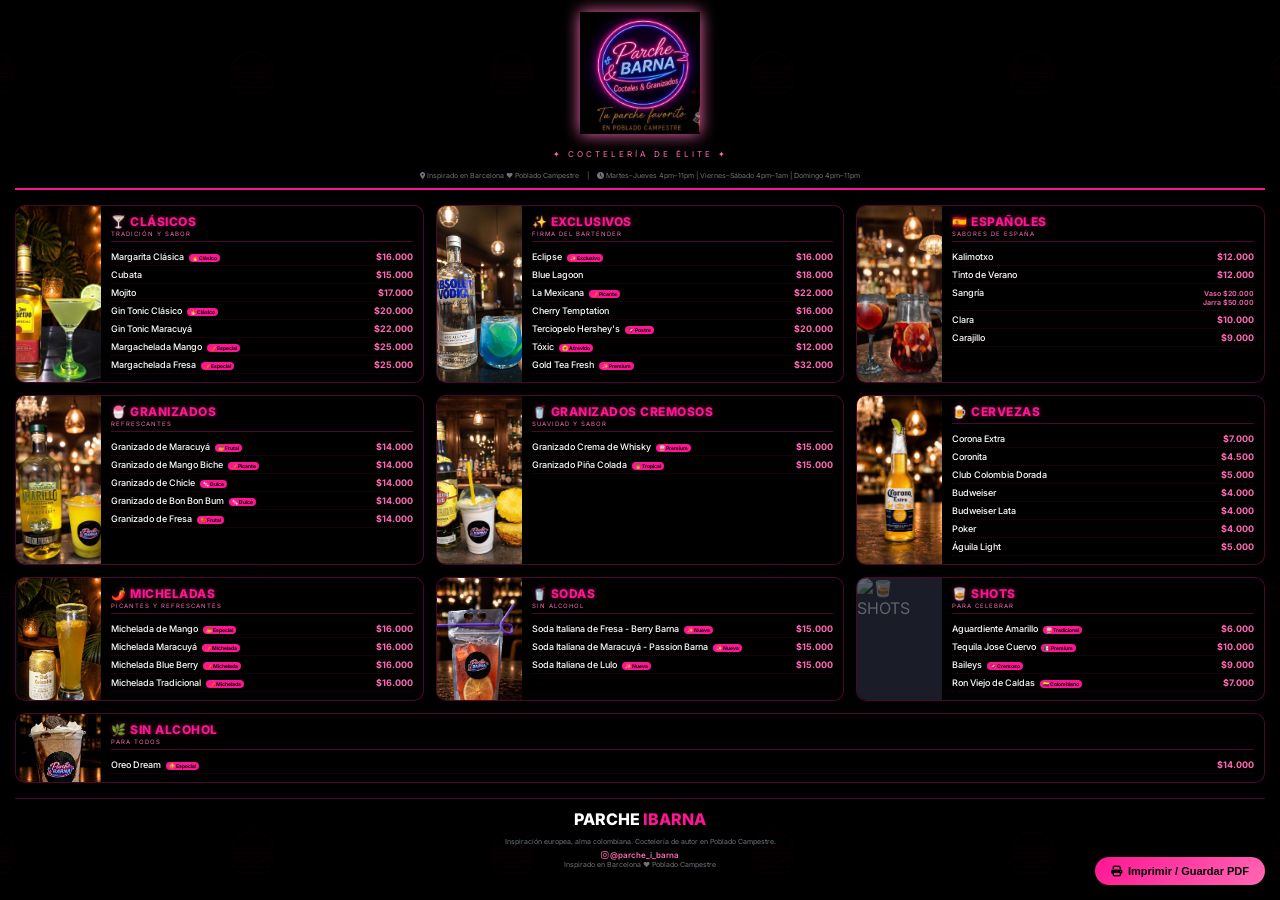
==== commit 32581e8f: "Ajustes categotias  precios bebidas carta" ====
--- a/carta_fisica.html
+++ b/carta_fisica.html
@@ -38,7 +38,6 @@
       margin: 0;
     }
 
-    /* Capa semitransparente para mejorar legibilidad */
     body::before {
       content: '';
       position: fixed;
@@ -51,7 +50,6 @@
       pointer-events: none;
     }
 
-    /* Ocultar elementos del sitio web */
     .header, .mobile-menu-btn, .nav-menu, .header-buttons,
     .float-order-btn, .whatsapp-float, .menu-hero, .menu-tabs,
     .quantity-controls-wrapper, .btn-add-to-cart, .toast-notification,
@@ -240,6 +238,19 @@
       border-top: 1px solid var(--border-light);
       font-size: 7px;
       color: var(--text-dim);
+    }
+
+    .footer-logo {
+      font-size: 16px;
+      font-weight: 800;
+      text-decoration: none;
+      color: var(--text-white);
+      display: inline-block;
+      margin-bottom: 8px;
+    }
+
+    .footer-logo span {
+      color: var(--primary);
     }
 
     .instagram {
@@ -355,37 +366,63 @@
   </div>
 
   <div class="carta-footer">
-   <a href="index.html" class="footer-logo">PARCHE<span> IBARNA</span></a>
+    <a href="index.html" class="footer-logo">PARCHE<span> IBARNA</span></a>
     <p>Inspiración europea, alma colombiana. Coctelería de autor en Poblado Campestre.</p>
     <div class="instagram">
       <i class="fab fa-instagram"></i> @parche_i_barna
     </div>
-     <p>Inspirado en Barcelona ❤️ Poblado Campestre</p>
+    <p>Inspirado en Barcelona ❤️ Poblado Campestre</p>
   </div>
 </div>
 
 <script src="js/menu-data.js"></script>
 
 <script>
+  // ============================================
+  // CARTA FÍSICA - CON TODAS LAS CATEGORÍAS
+  // ============================================
+
+  // Imágenes representativas para cada categoría
   const imagenesCategorias = {
-    'clasicos': 'imagenes/corona_michelada_2.jpeg',
-    'exclusivos': 'imagenes/margarita_froze.jpeg', 
+    'clasicos': 'imagenes/margarita_clasica.jpeg',
+    'exclusivos': 'imagenes/blue_lagoon.jpeg',
+    'espanoles': 'imagenes/sangria.jpeg',
+    'granizados': 'imagenes/granizado_maracuya.jpeg',
+    'granizados_cremosos': 'imagenes/granizado_pinacolada.jpeg',
     'cervezas': 'imagenes/cerveza_corona.jpeg',
-    'micheladas': 'imagenes/aguila_michelada_3.jpeg',
+    'micheladas': 'imagenes/michelada_maracuya.jpeg',
     'sodas': 'imagenes/soda_italiana_fresa.jpeg',
+    'shots': 'imagenes/tequila_jose_cuervo.jpeg',
     'sin-alcohol': 'imagenes/oreo_dream.jpeg'
   };
 
+  // Títulos y subtítulos de cada categoría
   const categoriasInfo = {
-    'clasicos': { titulo: '🍸 CLÁSICOS', subtitulo: 'TRADICIÓN' },
-    'exclusivos': { titulo: '✨ EXCLUSIVOS', subtitulo: 'FIRMA' },
+    'clasicos': { titulo: '🍸 CLÁSICOS', subtitulo: 'TRADICIÓN Y SABOR' },
+    'exclusivos': { titulo: '✨ EXCLUSIVOS', subtitulo: 'FIRMA DEL BARTENDER' },
+    'espanoles': { titulo: '🇪🇸 ESPAÑOLES', subtitulo: 'SABORES DE ESPAÑA' },
+    'granizados': { titulo: '🍧 GRANIZADOS', subtitulo: 'REFRESCANTES' },
+    'granizados_cremosos': { titulo: '🥤 GRANIZADOS CREMOSOS', subtitulo: 'SUAVIDAD Y SABOR' },
     'cervezas': { titulo: '🍺 CERVEZAS', subtitulo: '' },
-    'micheladas': { titulo: '🌶️ MICHELADAS', subtitulo: '' },
-    'sodas': { titulo: '🥤 SODAS', subtitulo: '' },
-    'sin-alcohol': { titulo: '🌿 SIN ALCOHOL', subtitulo: '' }
+    'micheladas': { titulo: '🌶️ MICHELADAS', subtitulo: 'PICANTES Y REFRESCANTES' },
+    'sodas': { titulo: '🥤 SODAS', subtitulo: 'SIN ALCOHOL' },
+    'shots': { titulo: '🥃 SHOTS', subtitulo: 'PARA CELEBRAR' },
+    'sin-alcohol': { titulo: '🌿 SIN ALCOHOL', subtitulo: 'PARA TODOS' }
   };
 
-  const ordenCategorias = ['clasicos', 'exclusivos', 'cervezas', 'micheladas', 'sodas', 'sin-alcohol'];
+  // Orden de las categorías en la carta
+  const ordenCategorias = [
+    'clasicos', 
+    'exclusivos', 
+    'espanoles', 
+    'granizados', 
+    'granizados_cremosos', 
+    'cervezas', 
+    'micheladas', 
+    'sodas', 
+    'shots', 
+    'sin-alcohol'
+  ];
 
   function formatPrice(price) {
     if (price === null || price === undefined) return '';
@@ -470,6 +507,7 @@
   function esperarDatos() {
     if (typeof cocktailData !== 'undefined' && cocktailData !== null) {
       renderizarCartaHorizontal(cocktailData);
+      console.log('✅ Carta física renderizada con todas las categorías');
     } else {
       setTimeout(esperarDatos, 100);
     }
